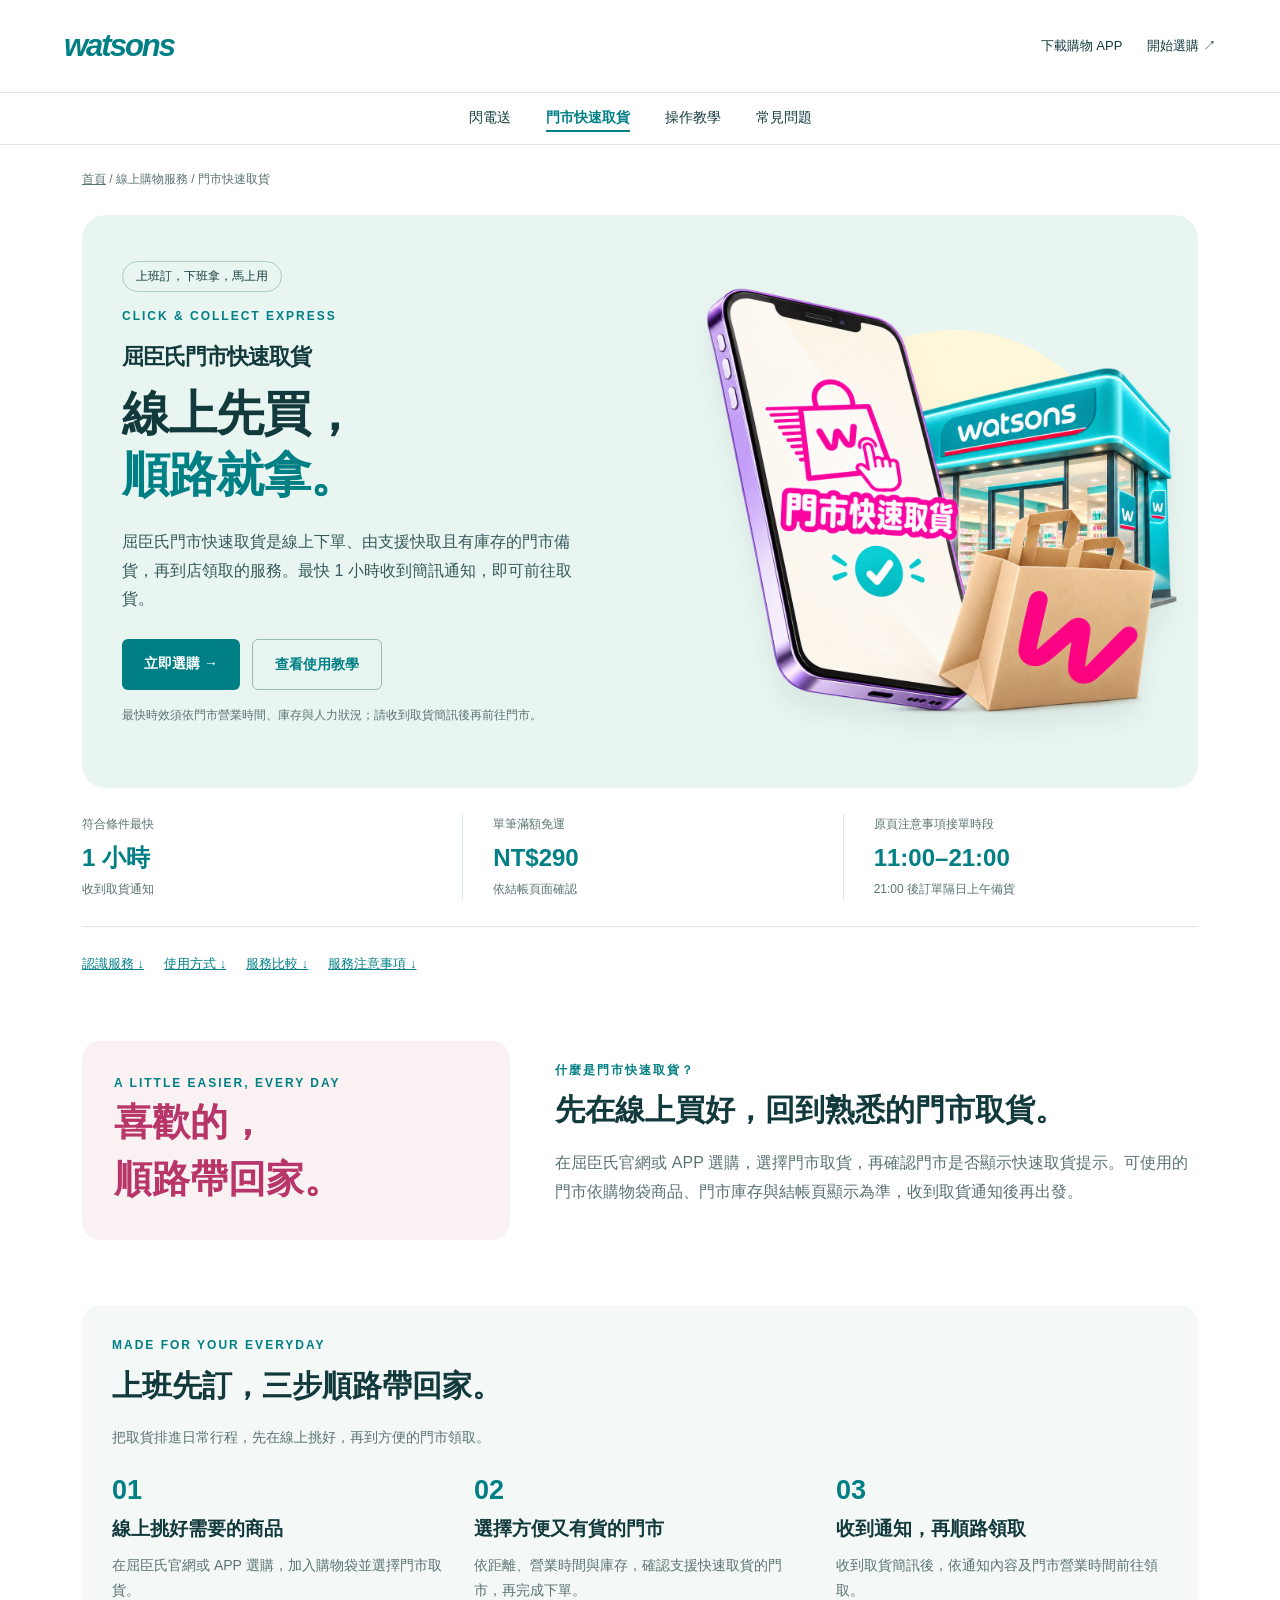
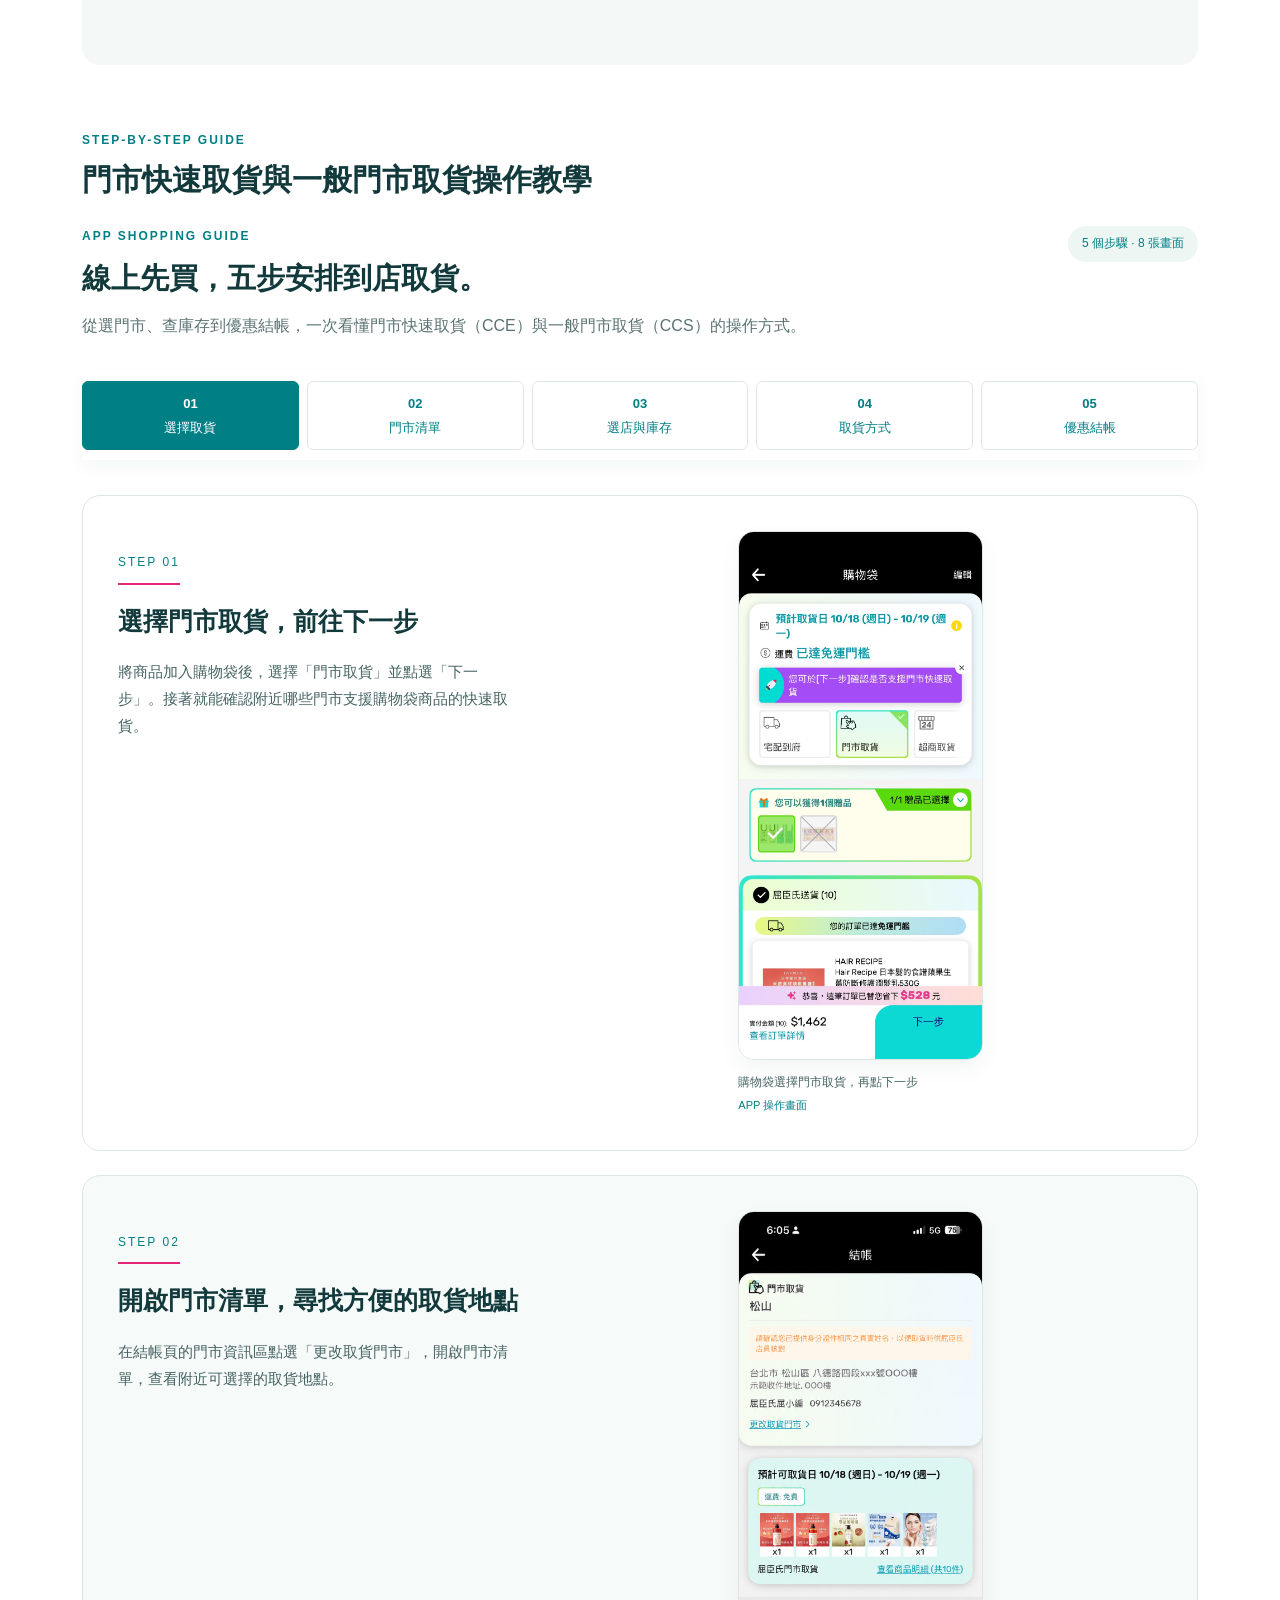
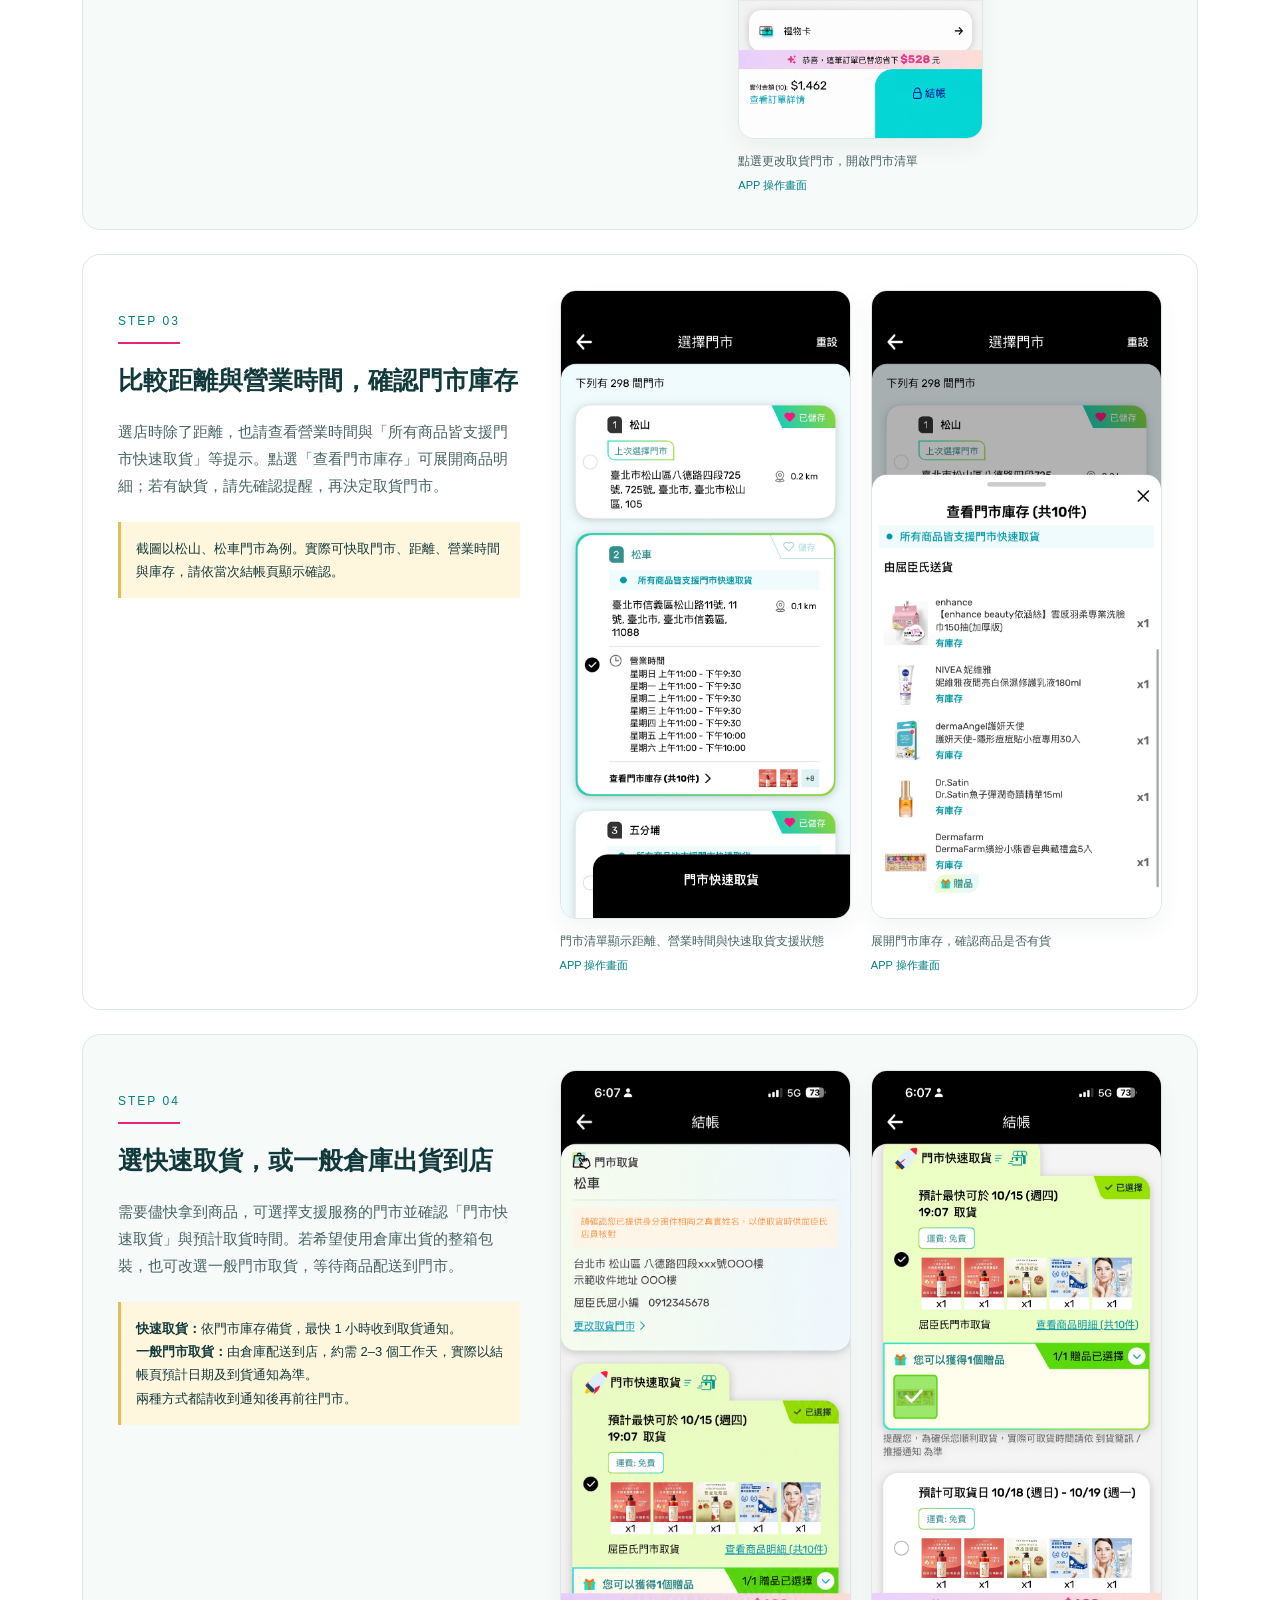
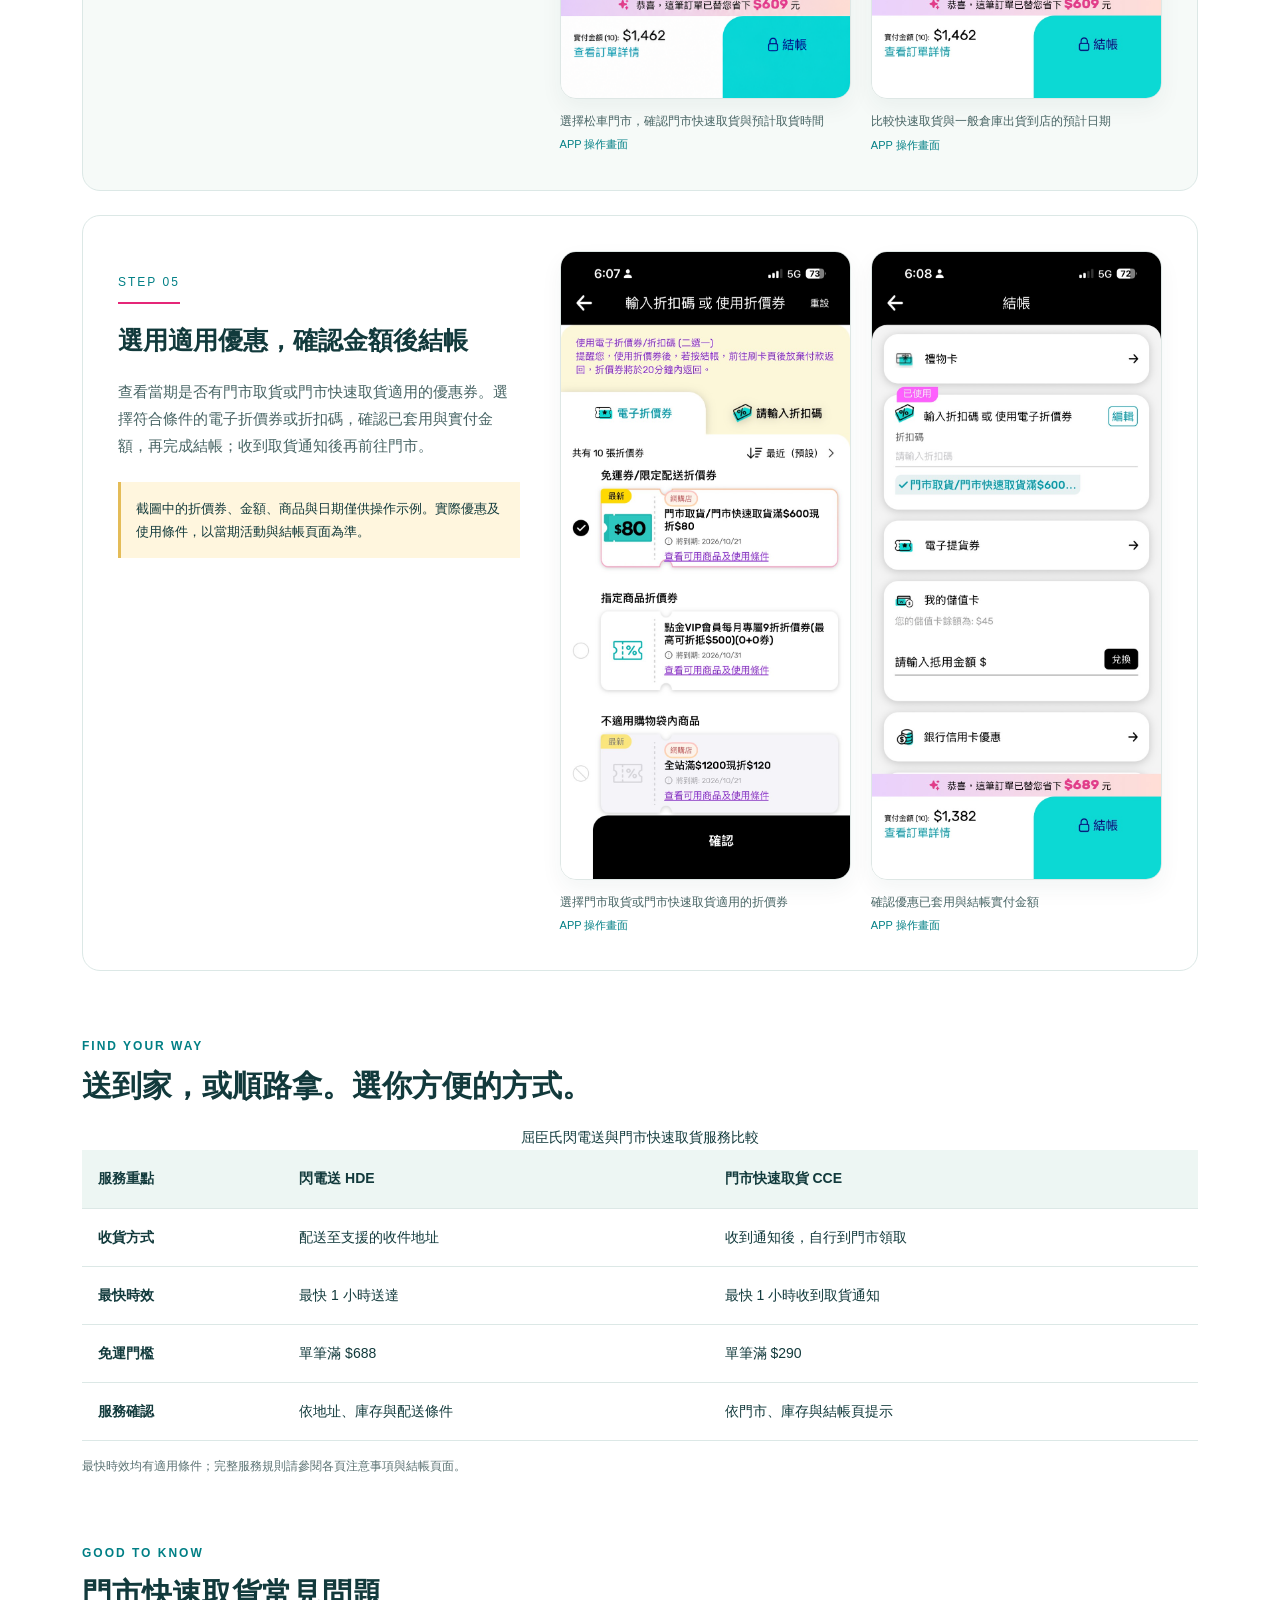
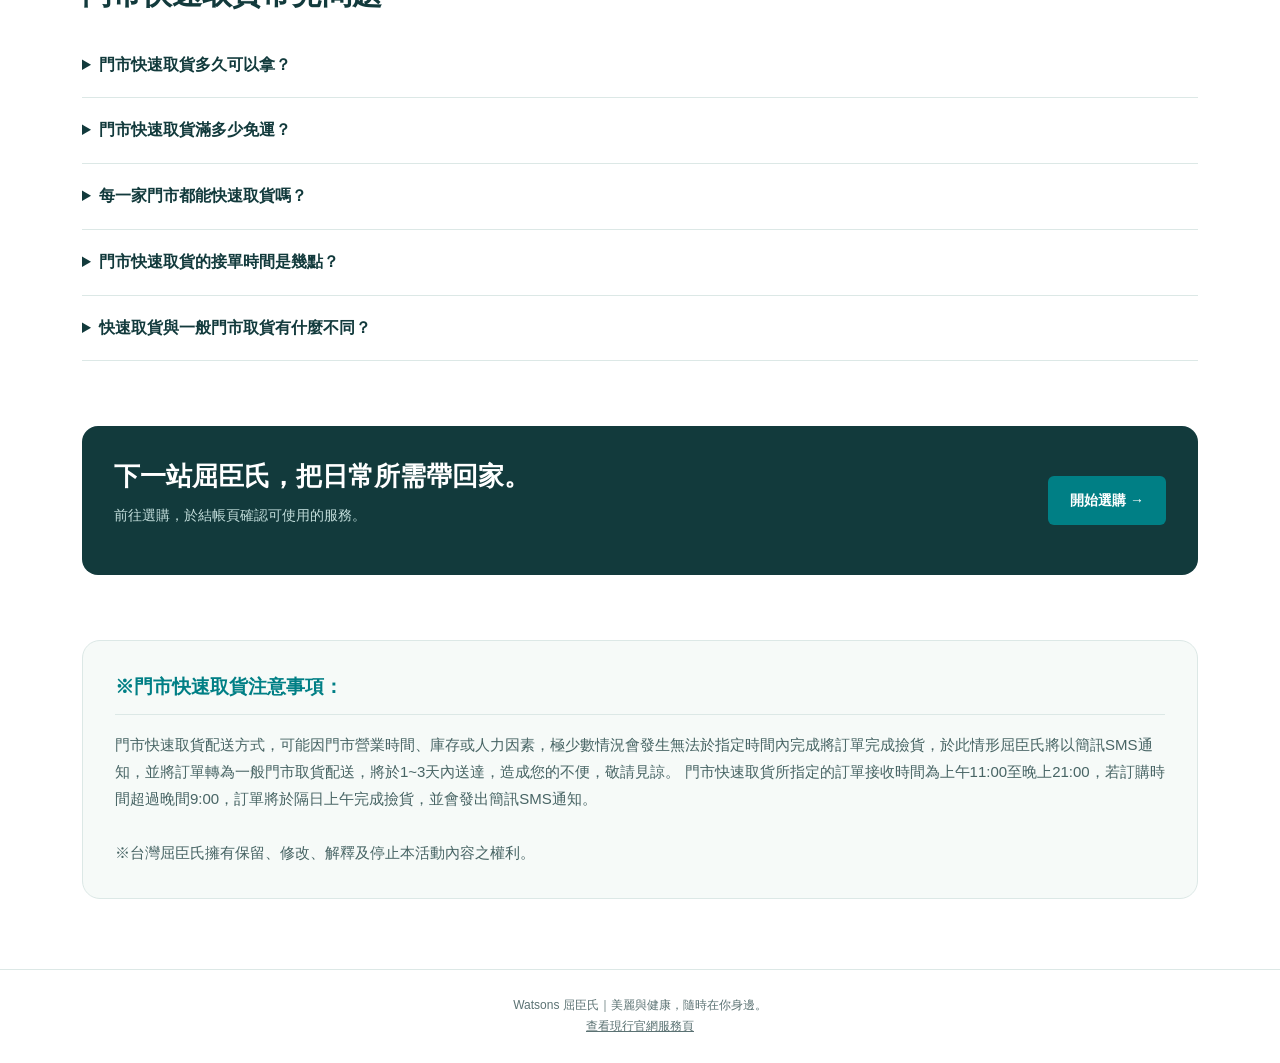
==== cce-preview.html @ f897d22a "Publish HDE and CCE introduction preview with sample recipient data" ====
<!doctype html><html lang="zh-Hant-TW"><head><meta charset="utf-8"><meta name="robots" content="noindex,nofollow"><meta name="viewport" content="width=device-width,initial-scale=1"><title>屈臣氏 門市快速取貨｜Demo 預覽</title></head><body style="margin:0"><style>
.watsons-service-page{--teal: #007f85; --ink: #123a3c; --muted: #5b7273; --line: #dce8e6; --pink: #e52678;}
.watsons-service-page *{box-sizing: border-box;}
.watsons-service-page{scroll-behavior: smooth; scroll-padding-top: 90px;}
.watsons-service-page{margin: 0px; font-family: Arial, "Microsoft JhengHei", sans-serif; color: var(--ink); background: rgb(255, 255, 255); line-height: 1.8;}
.watsons-service-page a{color: inherit;}
.watsons-service-page a:focus-visible,.watsons-service-page summary:focus-visible{outline: rgb(229, 38, 120) solid 3px; outline-offset: 5px;}
.watsons-service-page .skip{position: absolute; left: -9999px;}
.watsons-service-page .skip:focus{left: 10px; background: white; z-index: 9;}
.watsons-service-page header{border-bottom: 1px solid var(--line); padding: 18px 5%; display: flex; justify-content: space-between; align-items: center;}
.watsons-service-page .brand{font-style: italic; font-size: 31px; letter-spacing: -2px; color: var(--teal); font-weight: 800; text-decoration: none;}
.watsons-service-page .header-links{display: flex; gap: 25px; font-size: 13px;}
.watsons-service-page .header-links a{text-decoration: none;}
.watsons-service-page .service-nav{position: sticky; top: 0px; background: rgba(255, 255, 255, 0.96); backdrop-filter: blur(12px); z-index: 5; border-bottom: 1px solid var(--line); display: flex; justify-content: center; gap: 35px; padding: 12px 20px; font-size: 14px;}
.watsons-service-page .service-nav a{text-decoration: none;}
.watsons-service-page .service-nav a[aria-current="page"]{color: var(--teal); font-weight: bold; border-bottom: 2px solid var(--teal);}
.watsons-service-page main{max-width: 1180px; padding: 24px 32px 70px; margin: auto;}
.watsons-service-page .crumb{font-size: 12px; color: var(--muted); margin-bottom: 24px;}
.watsons-service-page .hero{display: grid; grid-template-columns: 1.15fr 1fr; border-radius: 24px; background: rgb(233, 245, 241); overflow: hidden; min-height: 440px;}
.watsons-service-page .hero-copy{padding: 46px 40px;}
.watsons-service-page .eyebrow{font-size: 12px; font-weight: bold; letter-spacing: 2px; color: var(--teal);}
.watsons-service-page h1{font-size: 48px; letter-spacing: -1px; line-height: 1.28; margin: 15px 0px 22px;}
.watsons-service-page h1 em{color: var(--teal); font-style: normal;}
.watsons-service-page p{margin: 0px 0px 15px;}
.watsons-service-page .hero p{font-size: 16px; max-width: 470px; color: rgb(54, 90, 91);}
.watsons-service-page .pill{display: inline-block; border: 1px solid rgb(170, 205, 197); border-radius: 30px; padding: 4px 13px; font-size: 12px; margin-bottom: 14px;}
.watsons-service-page .actions{display: flex; gap: 12px; flex-wrap: wrap; margin-top: 25px;}
.watsons-service-page .button{display: inline-block; background: var(--teal); color: white; padding: 12px 22px; text-decoration: none; border-radius: 6px; font-size: 14px; font-weight: bold;}
.watsons-service-page .button.secondary{background: transparent; color: var(--teal); border: 1px solid rgb(152, 187, 182);}
.watsons-service-page .fine{font-size: 12px !important; color: var(--muted) !important; margin-top: 15px !important;}
.watsons-service-page .art{position: relative; display: flex; align-items: center; justify-content: center; background: radial-gradient(circle at 55% 52%, rgb(255, 247, 217) 0px, rgb(255, 247, 217) 42%, transparent 42.3%); min-height: 370px;}
.watsons-service-page .bag{position: relative; background: rgb(217, 178, 138); width: 180px; height: 205px; transform: rotate(-8deg); box-shadow: rgb(189, 219, 211) 18px 22px 0px; border-radius: 5px; display: grid; place-items: center;}
.watsons-service-page .bag::before{content: ""; position: absolute; width: 75px; height: 70px; border-width: 9px 9px 0px; border-style: solid solid none; border-color: rgb(173, 132, 92) rgb(173, 132, 92) currentcolor; border-image: none; border-radius: 45px 45px 0px 0px; top: -60px; left: 44px;}
.watsons-service-page .bag::after{content: "W"; color: rgb(229, 38, 120); font-size: 100px; font-weight: bold; font-style: italic;}
.watsons-service-page .time{position: absolute; right: 23px; bottom: 55px; background: white; border-radius: 16px; box-shadow: rgba(23, 76, 59, 0.082) 0px 10px 40px; padding: 15px 25px; font-size: 13px;}
.watsons-service-page .time b{font-size: 38px; color: var(--teal); line-height: 1.2;}
.watsons-service-page .floating{position: absolute; left: 20px; top: 65px; background: var(--pink); color: white; border-radius: 30px; padding: 8px 18px; font-size: 13px; transform: rotate(-7deg);}
.watsons-service-page .store{width: 255px; height: 175px; background: white; border: 8px solid rgb(255, 255, 255); box-shadow: rgb(189, 219, 211) 15px 20px 0px; transform: rotate(-5deg); border-radius: 6px; position: relative;}
.watsons-service-page .store::before{content: "watsons"; background: var(--teal); color: white; text-align: center; display: block; font-size: 30px; font-style: italic; font-weight: bold;}
.watsons-service-page .store::after{content: ""; display: block; width: 100%; height: 110px; background: linear-gradient(90deg, rgb(223, 239, 238) 0px, rgb(223, 239, 238) 32%, rgb(255, 255, 255) 32%, rgb(255, 255, 255) 36%, rgb(184, 218, 213) 36%, rgb(184, 218, 213) 64%, rgb(255, 255, 255) 64%, rgb(255, 255, 255) 68%, rgb(223, 239, 238) 68%); border: 8px solid rgb(255, 255, 255);}
.watsons-service-page .facts{display: grid; grid-template-columns: repeat(3, 1fr); padding: 26px 0px; border-bottom: 1px solid var(--line); gap: 25px;}
.watsons-service-page .facts div + div{border-left: 1px solid var(--line); padding-left: 30px;}
.watsons-service-page .facts small{display: block; color: var(--muted); font-size: 12px;}
.watsons-service-page .facts strong{font-size: 24px; color: var(--teal);}
.watsons-service-page section{margin-top: 65px;}
.watsons-service-page h2{font-size: 30px; line-height: 1.4; margin: 8px 0px 18px;}
.watsons-service-page h3{font-size: 19px; line-height: 1.5; margin: 0px 0px 10px;}
.watsons-service-page .lead{max-width: 760px; color: var(--muted);}
.watsons-service-page .story{display: grid; grid-template-columns: 0.8fr 1.2fr; gap: 45px; align-items: center;}
.watsons-service-page .story-panel{background: rgb(250, 241, 243); border-radius: 18px; padding: 32px;}
.watsons-service-page .story-panel .big{font-size: 38px; font-weight: bold; line-height: 1.5; color: rgb(183, 53, 104);}
.watsons-service-page .scenario{display: grid; grid-template-columns: repeat(3, 1fr); gap: 25px; margin-top: 25px;}
.watsons-service-page .scenario article{border-top: 2px solid rgb(168, 207, 197); padding-top: 20px;}
.watsons-service-page .scenario span{font-size: 12px; color: var(--teal); letter-spacing: 2px;}
.watsons-service-page .scenario p{font-size: 14px; color: var(--muted);}
.watsons-service-page .how{background: rgb(244, 249, 247); padding: 30px; border-radius: 18px;}
.watsons-service-page .how ol{display: grid; grid-template-columns: repeat(3, 1fr); gap: 30px; padding: 0px; list-style: none; counter-reset: steps 0;}
.watsons-service-page .how li{counter-increment: steps 1;}
.watsons-service-page .how li::before{content: "0" counter(steps); display: block; color: var(--teal); font-size: 27px; font-weight: bold;}
.watsons-service-page .how p{font-size: 14px; color: var(--muted);}
.watsons-service-page .guide-image{display: block; width: 100%; height: auto; max-width: 850px; margin: 25px auto; border-radius: 12px;}
.watsons-service-page .guide-frame{border: 1px solid var(--line); border-radius: 18px; padding: 20px;}
.watsons-service-page .steps .title{font-size: 22px; font-weight: bold; margin-bottom: 18px;}
.watsons-service-page .steps-img{width: 100%; height: auto;}
.watsons-service-page .steps-textbox{display: grid; grid-template-columns: repeat(3, 1fr); gap: 20px; text-align: center; font-size: 14px; margin: 18px 0px;}
.watsons-service-page .steps + .steps{margin-top: 40px;}
.watsons-service-page .compare{overflow-x: auto;}
.watsons-service-page table{width: 100%; border-collapse: collapse; font-size: 14px; min-width: 520px;}
.watsons-service-page th,.watsons-service-page td{text-align: left; padding: 16px; border-bottom: 1px solid var(--line); vertical-align: top;}
.watsons-service-page thead{background: rgb(237, 246, 243);}
.watsons-service-page td:first-child{font-weight: bold;}
.watsons-service-page details{border-bottom: 1px solid var(--line); padding: 18px 0px;}
.watsons-service-page summary{cursor: pointer; font-weight: bold; font-size: 16px;}
.watsons-service-page details p{color: var(--muted); margin: 13px 0px 0px; font-size: 14px;}
.watsons-service-page .cta{background: var(--ink); color: white; padding: 32px; border-radius: 16px; display: flex; align-items: center; justify-content: space-between; gap: 25px;}
.watsons-service-page .cta h2{font-size: 26px; margin: 0px 0px 8px;}
.watsons-service-page .cta p{font-size: 14px; color: rgb(193, 220, 218);}
.watsons-service-page .TCbox{box-sizing: border-box; max-width: 1280px; margin: 0px auto; width: 100%; padding: 50px; background-color: rgb(0, 125, 149); color: rgb(255, 255, 255); text-align: left; font-size: 18px;}
.watsons-service-page .terms{color: rgb(112, 112, 112); padding: 20px 10px 10px; font-size: 1.2rem;}
.watsons-service-page .terms .title{color: rgb(0, 0, 0); font-size: 1.4rem; font-weight: bold;}
.watsons-service-page footer{border-top: 1px solid var(--line); padding: 25px; text-align: center; color: var(--muted); font-size: 12px;}
.watsons-service-page .section-nav{display: flex; gap: 20px; flex-wrap: wrap; margin: 25px 0px; font-size: 13px; color: var(--teal);}
@media (max-width: 760px) {.watsons-service-page main{padding: 18px 20px 45px;}
.watsons-service-page .header-links a:first-child{display: none;}
.watsons-service-page .hero{grid-template-columns: 1fr;}
.watsons-service-page .hero-copy{padding: 30px 25px;}
.watsons-service-page h1{font-size: 37px;}
.watsons-service-page .art{min-height: 290px;}
.watsons-service-page .bag{width: 145px; height: 160px;}
.watsons-service-page .bag::before{left: 32px; width: 65px;}
.watsons-service-page .time{bottom: 20px; right: 25px;}
.watsons-service-page .floating{top: 30px;}
.watsons-service-page .facts{gap: 12px;}
.watsons-service-page .facts strong{font-size: 18px;}
.watsons-service-page .facts div + div{padding-left: 13px;}
.watsons-service-page .facts small{font-size: 11px;}
.watsons-service-page .story{grid-template-columns: 1fr; gap: 22px;}
.watsons-service-page section{margin-top: 45px;}
.watsons-service-page h2{font-size: 25px;}
.watsons-service-page .scenario{grid-template-columns: 1fr; gap: 12px;}
.watsons-service-page .how{padding: 22px;}
.watsons-service-page .how ol{grid-template-columns: 1fr; gap: 15px;}
.watsons-service-page .cta{display: block;}
.watsons-service-page .cta .button{margin-top: 15px;}
.watsons-service-page .service-nav{gap: 20px; font-size: 13px;}
.watsons-service-page .TCbox{font-size: 15px; padding: 30px;}
.watsons-service-page .terms{font-size: 1rem;}
.watsons-service-page .terms .title{font-size: 1.2rem;}
.watsons-service-page .steps-textbox{gap: 8px; font-size: 12px;}
.watsons-service-page .guide-frame{padding: 12px;}}
@media (prefers-reduced-motion: reduce) {.watsons-service-page{scroll-behavior: auto;}}
.watsons-service-page .delivery-story{display: grid; grid-template-columns: 1fr 1fr; gap: 35px; align-items: center; background: rgb(248, 242, 245); border-radius: 18px; padding: 30px; margin: 25px 0px 40px;}
.watsons-service-page .delivery-photo{position: relative; aspect-ratio: 636 / 302; overflow: hidden; border-radius: 10px; background: rgb(234, 242, 239);}
.watsons-service-page .delivery-photo img{position: absolute; width: 126.101%; max-width: none; height: auto; left: -14.937%; top: -80.795%;}
.watsons-service-page .delivery-copy h3{font-size: 26px; margin: 10px 0px 18px;}
.watsons-service-page .delivery-copy p{font-size: 15px;}
.watsons-service-page .delivery-copy a{color: var(--teal);}
.watsons-service-page .app-guide-heading{font-size: 24px;}
.watsons-service-page .app-guide-crop{max-width: 850px; margin: 25px auto; overflow: hidden; border-radius: 12px;}
.watsons-service-page .app-guide-crop img{display: block; width: 100%; height: auto; margin-top: -128.125%;}
@media (max-width: 760px) {.watsons-service-page .delivery-story{grid-template-columns: 1fr; padding: 20px; gap: 25px;}
.watsons-service-page .delivery-copy h3{font-size: 23px;}}
.watsons-service-page .hde-hero-art{padding: 24px 12px; background: radial-gradient(circle at 53% 50%, rgb(255, 247, 217) 0px, rgb(255, 247, 217) 43%, transparent 43.3%);}
.watsons-service-page .hde-hero-visual{display: block; width: 100%; max-width: 520px; height: auto; object-fit: contain; filter: drop-shadow(rgba(23, 76, 59, 0.08) 0px 18px 14px);}
@media (max-width: 760px) {.watsons-service-page .hde-hero-art{padding: 10px 25px 25px; min-height: 280px;}
.watsons-service-page .hde-hero-visual{max-width: 350px;}}
.watsons-service-page .delivery-story{grid-template-columns: 1.1fr 1fr; gap: 32px; padding: 28px;}
.watsons-service-page .delivery-photo-original{aspect-ratio: 3 / 2; overflow: hidden; border-radius: 12px;}
.watsons-service-page .delivery-photo-original img{position: static; display: block; width: 100%; max-width: 100%; height: auto; object-fit: contain;}
.watsons-service-page .delivery-copy h3{font-size: 25px;}
@media (max-width: 760px) {.watsons-service-page .delivery-story{grid-template-columns: 1fr; padding: 20px; gap: 24px;}
.watsons-service-page .delivery-photo-original{width: 100%;}
.watsons-service-page .delivery-copy h3{font-size: 23px;}}
.watsons-service-page .hde-walkthrough{margin-top: 42px;}
.watsons-service-page .walkthrough-heading{display: flex; gap: 20px; justify-content: space-between; align-items: flex-start;}
.watsons-service-page .walkthrough-heading h3{font-size: 29px; margin: 9px 0px 12px;}
.watsons-service-page .walkthrough-count{white-space: nowrap; font-size: 12px; color: var(--teal); background: rgb(237, 246, 243); border-radius: 25px; padding: 7px 14px;}
.watsons-service-page .walkthrough-nav{display: grid; grid-template-columns: repeat(6, 1fr); gap: 8px; margin: 25px 0px 35px;}
.watsons-service-page .walkthrough-nav a{font-size: 13px; text-decoration: none; border: 1px solid var(--line); padding: 10px; text-align: center; border-radius: 6px; color: var(--teal);}
.watsons-service-page .walkthrough-nav a:hover{background: rgb(237, 246, 243);}
.watsons-service-page .walkthrough-nav b{display: block;}
.watsons-service-page .walkthrough-list{list-style: none; padding: 0px; margin: 0px;}
.watsons-service-page .walkthrough-step{display: grid; grid-template-columns: 0.8fr 1.2fr; gap: 40px; padding: 35px; border: 1px solid var(--line); border-radius: 18px; margin-bottom: 24px; scroll-margin-top: 90px;}
.watsons-service-page .walkthrough-step:nth-child(2n){background: rgb(246, 250, 248);}
.watsons-service-page .walkthrough-copy{padding-top: 16px;}
.watsons-service-page .walkthrough-number{display: inline-block; font-size: 12px; letter-spacing: 2px; color: var(--teal); border-bottom: 2px solid rgb(229, 38, 120); padding-bottom: 9px;}
.watsons-service-page .walkthrough-copy h4{font-size: 25px; line-height: 1.5; margin: 18px 0px;}
.watsons-service-page .walkthrough-copy p{font-size: 15px; color: rgb(71, 100, 100);}
.watsons-service-page .walkthrough-note{font-size: 13px; line-height: 1.8; background: rgb(255, 246, 222); padding: 15px; border-left: 3px solid rgb(228, 188, 88); margin-top: 23px;}
.watsons-service-page .walkthrough-shots{display: grid; grid-template-columns: repeat(2, minmax(0px, 1fr)); gap: 20px; align-items: start;}
.watsons-service-page .walkthrough-shots.single{grid-template-columns: minmax(0px, 245px); justify-content: center;}
.watsons-service-page .walkthrough-shots figure{margin: 0px; min-width: 0px;}
.watsons-service-page .walkthrough-shots img{display: block; width: 100%; height: auto; border-radius: 16px; border: 1px solid rgb(222, 231, 229); box-shadow: rgba(18, 58, 60, 0.05) 0px 9px 22px;}
.watsons-service-page .walkthrough-shots a{display: block; border-radius: 16px;}
.watsons-service-page .walkthrough-shots figcaption{font-size: 12px; color: rgb(71, 100, 100); margin-top: 12px; line-height: 1.7;}
.watsons-service-page .walkthrough-shots figcaption span{display: block; color: var(--teal); font-size: 11px; margin-top: 4px;}
@media (max-width: 760px) {.watsons-service-page .walkthrough-heading{display: block;}
.watsons-service-page .walkthrough-heading h3{font-size: 25px;}
.watsons-service-page .walkthrough-count{display: inline-block; margin-top: 10px;}
.watsons-service-page .walkthrough-nav{grid-template-columns: repeat(3, 1fr); gap: 7px;}
.watsons-service-page .walkthrough-step{grid-template-columns: 1fr; padding: 22px; gap: 20px;}
.watsons-service-page .walkthrough-copy{padding: 0px;}
.watsons-service-page .walkthrough-copy h4{font-size: 23px; margin: 14px 0px;}
.watsons-service-page .walkthrough-shots{gap: 12px;}
.watsons-service-page .walkthrough-shots.single{grid-template-columns: minmax(0px, 250px);}
.watsons-service-page .walkthrough-shots img{border-radius: 10px;}}
.watsons-service-page .cce-walkthrough{margin-top: 25px;}
.watsons-service-page .cce-walkthrough .walkthrough-nav{grid-template-columns: repeat(5, 1fr);}
@media (max-width: 760px) {.watsons-service-page .cce-walkthrough .walkthrough-nav{grid-template-columns: repeat(3, 1fr);}}
.watsons-service-page{--service-nav-height: 50px; --step-nav-height: 86px;}
.watsons-service-page .walkthrough-nav{position: sticky; top: var(--service-nav-height); z-index: 4; background: rgba(255, 255, 255, 0.98); backdrop-filter: blur(12px); padding: 10px 0px; margin-top: 15px; box-shadow: rgba(18, 58, 60, 0.04) 0px 8px 16px;}
.watsons-service-page .walkthrough-nav a{background: rgb(255, 255, 255); transition: background 0.15s, color 0.15s, border-color 0.15s;}
.watsons-service-page .walkthrough-nav a[aria-current="step"]{background: var(--teal); border-color: var(--teal); color: rgb(255, 255, 255);}
.watsons-service-page .walkthrough-step{scroll-margin-top: calc(var(--service-nav-height) + var(--step-nav-height) + 16px);}
@media (max-width: 760px) {.watsons-service-page .walkthrough-nav,.watsons-service-page .cce-walkthrough .walkthrough-nav{display: flex; flex-wrap: nowrap; gap: 7px; overflow-x: auto; overscroll-behavior-inline: contain; padding: 8px 0px; scrollbar-width: thin;}
.watsons-service-page .walkthrough-nav a{flex: 0 0 100px; white-space: nowrap; padding: 8px 10px; font-size: 12px;}
.watsons-service-page .walkthrough-nav b{font-size: 11px;}}
.watsons-service-page{scroll-padding-top: var(--service-nav-height);}
.watsons-service-page .walkthrough-step{scroll-margin-top: calc(var(--step-nav-height) + 16px);}
@media (prefers-reduced-motion: reduce) {.watsons-service-page .walkthrough-nav a{transition: none;}}
.watsons-service-page #terms .TCbox,.watsons-service-page #terms .terms{font-family: inherit; font-size: 15px; line-height: 1.8; letter-spacing: normal;}
.watsons-service-page #terms .TCbox *,.watsons-service-page #terms .terms *{font-family: inherit !important; line-height: inherit !important;}
.watsons-service-page #terms .terms .title{font-size: 19px; font-weight: 700; margin-bottom: 12px; line-height: 1.5 !important;}
.watsons-service-page #terms .TCbox strong,.watsons-service-page #terms .TCbox span[style*="font-weight"]{font-size: 19px; font-weight: 700;}
@media (max-width: 760px) {.watsons-service-page #terms .TCbox,.watsons-service-page #terms .terms{font-size: 14px;}
.watsons-service-page #terms .terms .title,.watsons-service-page #terms .TCbox strong,.watsons-service-page #terms .TCbox span[style*="font-weight"]{font-size: 18px;}}
.watsons-service-page #terms .TCbox,.watsons-service-page #terms .terms{width: 100%; max-width: none; background: rgb(246, 250, 248); color: rgb(71, 100, 100); border: 1px solid var(--line); border-radius: 18px; padding: 32px; box-sizing: border-box;}
.watsons-service-page #terms .TCbox span[style],.watsons-service-page #terms .TCbox strong,.watsons-service-page #terms .terms .title{background: transparent !important; color: var(--teal) !important; font-family: inherit !important;}
.watsons-service-page #terms .TCbox span[style]{display: inline-block; padding: 0px 0px 8px; border-bottom: 2px solid rgb(168, 207, 197); margin-bottom: 8px;}
.watsons-service-page #terms .terms .title{display: block; padding-bottom: 12px; border-bottom: 1px solid var(--line); margin-bottom: 16px;}
.watsons-service-page #terms .TCbox a,.watsons-service-page #terms .terms a{color: var(--teal);}
@media (max-width: 760px) {.watsons-service-page #terms .TCbox,.watsons-service-page #terms .terms{padding: 22px; border-radius: 14px;}}
.watsons-service-page{font-family:Arial,"Microsoft JhengHei",sans-serif;color:#123a3c;background:white;line-height:1.8;font-size:16px;isolation:isolate}.watsons-service-page *{box-sizing:border-box}.watsons-service-page .walkthrough-step{scroll-margin-top:calc(var(--service-nav-height,52px) + var(--step-nav-height,90px) + 16px)}
</style>
<div id="watsons-service-page" class="watsons-service-page"><a class="skip" href="#main">跳至主要內容</a><header><a class="brand" href="https://www.watsons.com.tw/" aria-label="屈臣氏首頁">watsons</a><div class="header-links"><a href="https://www.watsons.com.tw/ec-mCommerce">下載購物 APP</a><a href="https://www.watsons.com.tw/c/bestSeller">開始選購 ↗</a></div></header><nav class="service-nav" aria-label="服務導覽"><a href="hde-preview.html" >閃電送</a><a href="cce-preview.html" aria-current="page">門市快速取貨</a><a href="#guide">操作教學</a><a href="#faq">常見問題</a></nav><main id="main"><div class="crumb"><a href="https://www.watsons.com.tw/">首頁</a> / 線上購物服務 / 門市快速取貨</div><div class="hero"><div class="hero-copy"><span class="pill">上班訂，下班拿，馬上用</span><div class="eyebrow">CLICK & COLLECT EXPRESS</div><h1><span style="font-size:.46em;display:block;margin-bottom:12px">屈臣氏門市快速取貨</span>線上先買，<br><em>順路就拿。</em></h1><p>屈臣氏門市快速取貨是線上下單、由支援快取且有庫存的門市備貨，再到店領取的服務。最快 1 小時收到簡訊通知，即可前往取貨。</p><div class="actions"><a class="button" href="https://www.watsons.com.tw/c/bestSeller">立即選購 →</a><a class="button secondary" href="#guide">查看使用教學</a></div><p class="fine">最快時效須依門市營業時間、庫存與人力狀況；請收到取貨簡訊後再前往門市。</p></div><div class="art hde-hero-art cce-hero-art"><img class="hde-hero-visual" src="upload-images/cce-phone-store-v1.png" alt="手機上的門市快速取貨標誌，搭配屈臣氏門市與 Watsons 紙袋" width="1280" height="1280" fetchpriority="high"></div></div><div class="facts" aria-label="服務重點"><div><small>符合條件最快</small><strong>1 小時</strong><small>收到取貨通知</small></div><div><small>單筆滿額免運</small><strong>NT$290</strong><small>依結帳頁面確認</small></div><div><small>原頁注意事項接單時段</small><strong>11:00–21:00</strong><small>21:00 後訂單隔日上午備貨</small></div></div><div class="section-nav"><a href="#about">認識服務 ↓</a><a href="#how">使用方式 ↓</a><a href="#compare">服務比較 ↓</a><a href="#terms">服務注意事項 ↓</a></div><section id="about" class="story"><div class="story-panel"><div class="eyebrow">A LITTLE EASIER, EVERY DAY</div><div class="big">喜歡的，<br>順路帶回家。</div></div><div><div class="eyebrow">什麼是門市快速取貨？</div><h2>先在線上買好，回到熟悉的門市取貨。</h2><p class="lead">在屈臣氏官網或 APP 選購，選擇門市取貨，再確認門市是否顯示快速取貨提示。可使用的門市依購物袋商品、門市庫存與結帳頁顯示為準，收到取貨通知後再出發。</p></div></section><section id="how" class="how"><div class="eyebrow">MADE FOR YOUR EVERYDAY</div><h2>上班先訂，三步順路帶回家。</h2><p class="lead">把取貨排進日常行程，先在線上挑好，再到方便的門市領取。</p><ol><li><h3>線上挑好需要的商品</h3><p>在屈臣氏官網或 APP 選購，加入購物袋並選擇門市取貨。</p></li><li><h3>選擇方便又有貨的門市</h3><p>依距離、營業時間與庫存，確認支援快速取貨的門市，再完成下單。</p></li><li><h3>收到通知，再順路領取</h3><p>收到取貨簡訊後，依通知內容及門市營業時間前往領取。</p></li></ol></section><section id="guide"><div class="eyebrow">STEP-BY-STEP GUIDE</div><h2>門市快速取貨與一般門市取貨操作教學</h2><div class="hde-walkthrough cce-walkthrough"><div class="walkthrough-heading"><div><div class="eyebrow">APP SHOPPING GUIDE</div><h3>線上先買，五步安排到店取貨。</h3><p class="lead">從選門市、查庫存到優惠結帳，一次看懂門市快速取貨（CCE）與一般門市取貨（CCS）的操作方式。</p></div><span class="walkthrough-count">5 個步驟 · 8 張畫面</span></div><nav class="walkthrough-nav" aria-label="門市取貨 APP 教學步驟"><a href="#cce-app-step-1"><b>01</b> 選擇取貨</a><a href="#cce-app-step-2"><b>02</b> 門市清單</a><a href="#cce-app-step-3"><b>03</b> 選店與庫存</a><a href="#cce-app-step-4"><b>04</b> 取貨方式</a><a href="#cce-app-step-5"><b>05</b> 優惠結帳</a></nav><ol class="walkthrough-list"><li id="cce-app-step-1" class="walkthrough-step"><div class="walkthrough-copy"><span class="walkthrough-number">STEP 01</span><h4>選擇門市取貨，前往下一步</h4><p>將商品加入購物袋後，選擇「門市取貨」並點選「下一步」。接著就能確認附近哪些門市支援購物袋商品的快速取貨。</p></div><div class="walkthrough-shots single"><figure><a aria-label="購物袋選擇門市取貨，再點下一步"><img src="upload-images/cce-step-1.jpg" alt="屈臣氏 APP 門市取貨操作：購物袋選擇門市取貨，再點下一步" width="869" height="1884" loading="lazy"></a><figcaption>購物袋選擇門市取貨，再點下一步<span>APP 操作畫面</span></figcaption></figure></div></li><li id="cce-app-step-2" class="walkthrough-step"><div class="walkthrough-copy"><span class="walkthrough-number">STEP 02</span><h4>開啟門市清單，尋找方便的取貨地點</h4><p>在結帳頁的門市資訊區點選「更改取貨門市」，開啟門市清單，查看附近可選擇的取貨地點。</p></div><div class="walkthrough-shots single"><figure><a aria-label="點選更改取貨門市，開啟門市清單"><img src="upload-images/cce-step-2.png" alt="屈臣氏 APP 門市取貨操作：點選更改取貨門市，開啟門市清單" width="869" height="1884" loading="lazy"></a><figcaption>點選更改取貨門市，開啟門市清單<span>APP 操作畫面</span></figcaption></figure></div></li><li id="cce-app-step-3" class="walkthrough-step"><div class="walkthrough-copy"><span class="walkthrough-number">STEP 03</span><h4>比較距離與營業時間，確認門市庫存</h4><p>選店時除了距離，也請查看營業時間與「所有商品皆支援門市快速取貨」等提示。點選「查看門市庫存」可展開商品明細；若有缺貨，請先確認提醒，再決定取貨門市。</p><div class="walkthrough-note">截圖以松山、松車門市為例。實際可快取門市、距離、營業時間與庫存，請依當次結帳頁顯示確認。</div></div><div class="walkthrough-shots "><figure><a aria-label="門市清單顯示距離、營業時間與快速取貨支援狀態"><img src="upload-images/cce-step-3.jpg" alt="屈臣氏 APP 門市取貨操作：門市清單顯示距離、營業時間與快速取貨支援狀態" width="869" height="1884" loading="lazy"></a><figcaption>門市清單顯示距離、營業時間與快速取貨支援狀態<span>APP 操作畫面</span></figcaption></figure><figure><a aria-label="展開門市庫存，確認商品是否有貨"><img src="upload-images/cce-step-4.jpg" alt="屈臣氏 APP 門市取貨操作：展開門市庫存，確認商品是否有貨" width="869" height="1884" loading="lazy"></a><figcaption>展開門市庫存，確認商品是否有貨<span>APP 操作畫面</span></figcaption></figure></div></li><li id="cce-app-step-4" class="walkthrough-step"><div class="walkthrough-copy"><span class="walkthrough-number">STEP 04</span><h4>選快速取貨，或一般倉庫出貨到店</h4><p>需要儘快拿到商品，可選擇支援服務的門市並確認「門市快速取貨」與預計取貨時間。若希望使用倉庫出貨的整箱包裝，也可改選一般門市取貨，等待商品配送到門市。</p><div class="walkthrough-note"><strong>快速取貨：</strong>依門市庫存備貨，最快 1 小時收到取貨通知。<br><strong>一般門市取貨：</strong>由倉庫配送到店，約需 2–3 個工作天，實際以結帳頁預計日期及到貨通知為準。<br>兩種方式都請收到通知後再前往門市。</div></div><div class="walkthrough-shots "><figure><a aria-label="選擇松車門市，確認門市快速取貨與預計取貨時間"><img src="upload-images/cce-step-5.png" alt="屈臣氏 APP 門市取貨操作：選擇松車門市，確認門市快速取貨與預計取貨時間" width="869" height="1884" loading="lazy"></a><figcaption>選擇松車門市，確認門市快速取貨與預計取貨時間<span>APP 操作畫面</span></figcaption></figure><figure><a aria-label="比較快速取貨與一般倉庫出貨到店的預計日期"><img src="upload-images/cce-step-6.jpg" alt="屈臣氏 APP 門市取貨操作：比較快速取貨與一般倉庫出貨到店的預計日期" width="869" height="1884" loading="lazy"></a><figcaption>比較快速取貨與一般倉庫出貨到店的預計日期<span>APP 操作畫面</span></figcaption></figure></div></li><li id="cce-app-step-5" class="walkthrough-step"><div class="walkthrough-copy"><span class="walkthrough-number">STEP 05</span><h4>選用適用優惠，確認金額後結帳</h4><p>查看當期是否有門市取貨或門市快速取貨適用的優惠券。選擇符合條件的電子折價券或折扣碼，確認已套用與實付金額，再完成結帳；收到取貨通知後再前往門市。</p><div class="walkthrough-note">截圖中的折價券、金額、商品與日期僅供操作示例。實際優惠及使用條件，以當期活動與結帳頁面為準。</div></div><div class="walkthrough-shots "><figure><a aria-label="選擇門市取貨或門市快速取貨適用的折價券"><img src="upload-images/cce-step-7.jpg" alt="屈臣氏 APP 門市取貨操作：選擇門市取貨或門市快速取貨適用的折價券" width="869" height="1884" loading="lazy"></a><figcaption>選擇門市取貨或門市快速取貨適用的折價券<span>APP 操作畫面</span></figcaption></figure><figure><a aria-label="確認優惠已套用與結帳實付金額"><img src="upload-images/cce-step-8.jpg" alt="屈臣氏 APP 門市取貨操作：確認優惠已套用與結帳實付金額" width="869" height="1884" loading="lazy"></a><figcaption>確認優惠已套用與結帳實付金額<span>APP 操作畫面</span></figcaption></figure></div></li></ol></div></section><section id="compare"><div class="eyebrow">FIND YOUR WAY</div><h2>送到家，或順路拿。選你方便的方式。</h2><div class="compare"><table><caption>屈臣氏閃電送與門市快速取貨服務比較</caption><thead><tr><th scope="col">服務重點</th><th scope="col">閃電送 HDE</th><th scope="col">門市快速取貨 CCE</th></tr></thead><tbody><tr><th scope="row">收貨方式</th><td>配送至支援的收件地址</td><td>收到通知後，自行到門市領取</td></tr><tr><th scope="row">最快時效</th><td>最快 1 小時送達</td><td>最快 1 小時收到取貨通知</td></tr><tr><th scope="row">免運門檻</th><td>單筆滿 $688</td><td>單筆滿 $290</td></tr><tr><th scope="row">服務確認</th><td>依地址、庫存與配送條件</td><td>依門市、庫存與結帳頁提示</td></tr></tbody></table></div><p class="fine">最快時效均有適用條件；完整服務規則請參閱各頁注意事項與結帳頁面。</p></section><section id="faq"><div class="eyebrow">GOOD TO KNOW</div><h2>門市快速取貨常見問題</h2><details><summary>門市快速取貨多久可以拿？</summary><p>支援快速取貨的門市最快 1 小時完成備貨並發送簡訊。請收到取貨通知後再前往；實際狀況依門市營業時間、庫存及人力而定。</p></details><details><summary>門市快速取貨滿多少免運？</summary><p>依官網物流資訊，門市快速取貨滿 $290 免運。實際金額與可使用服務請於結帳頁確認。</p></details><details><summary>每一家門市都能快速取貨嗎？</summary><p>實際可快速取貨的門市以結帳頁面為準。選擇門市時，請確認是否顯示橘色的快速取貨文字說明及符號。</p></details><details><summary>門市快速取貨的接單時間是幾點？</summary><p>本頁原有注意事項載明接單時間為上午 11:00 至晚上 21:00。超過晚間 21:00 的訂單，將於隔日上午完成撿貨並發送簡訊通知。</p></details><details><summary>快速取貨與一般門市取貨有什麼不同？</summary><p>快速取貨依門市可用庫存備貨，最快 1 小時收到取貨通知；一般門市取貨由倉庫配送到店，約需 2–3 個工作天，實際以結帳頁預計日期及到貨通知為準。若快取無法完成，原有注意事項載明會以簡訊通知，轉為一般門市取貨，約 1–3 天送達。</p></details></section><section class="cta"><div><h2>下一站屈臣氏，把日常所需帶回家。</h2><p>前往選購，於結帳頁確認可使用的服務。</p></div><a class="button" href="https://www.watsons.com.tw/c/bestSeller">開始選購 →</a></section><section id="terms" aria-label="原有服務條款與注意事項"><div class="terms"><div class="title">※門市快速取貨注意事項：</div>門市快速取貨配送方式，可能因門市營業時間、庫存或人力因素，極少數情況會發生無法於指定時間內完成將訂單完成撿貨，於此情形屈臣氏將以簡訊SMS通知，並將訂單轉為一般門市取貨配送，將於1~3天內送達，造成您的不便，敬請見諒。 門市快速取貨所指定的訂單接收時間為上午11:00至晚上21:00，若訂購時間超過晚間9:00，訂單將於隔日上午完成撿貨，並會發出簡訊SMS通知。<br><br>※台灣屈臣氏擁有保留、修改、解釋及停止本活動內容之權利。</div></section></main><footer>Watsons 屈臣氏｜美麗與健康，隨時在你身邊。<br><a href="cce-preview.html">查看現行官網服務頁</a></footer></div><script>(()=>{const scope=document.getElementById("watsons-service-page");if(!scope)return;(()=>{const service=scope.querySelector('.service-nav');const nav=scope.querySelector('.walkthrough-nav');if(!nav)return;const links=[...nav.querySelectorAll('a')];const steps=links.map(a=>scope.querySelector(a.getAttribute('href')));let scheduled=false;function measure(){scope.style.setProperty('--service-nav-height',service.getBoundingClientRect().height+'px');scope.style.setProperty('--step-nav-height',nav.getBoundingClientRect().height+'px');update()}function update(){scheduled=false;const line=service.getBoundingClientRect().height+nav.getBoundingClientRect().height+32;let current=0;steps.forEach((step,i)=>{if(step.getBoundingClientRect().top<=line)current=i});links.forEach((link,i)=>{if(i===current)link.setAttribute('aria-current','step');else link.removeAttribute('aria-current')})}function schedule(){if(!scheduled){scheduled=true;requestAnimationFrame(update)}}new ResizeObserver(measure).observe(service);new ResizeObserver(measure).observe(nav);window.addEventListener('scroll',schedule,{passive:true});window.addEventListener('resize',measure);links.forEach(link=>link.addEventListener('click',()=>{link.scrollIntoView({block:'nearest',inline:'nearest',behavior:'instant'})}));measure()})();})();</script></body></html>
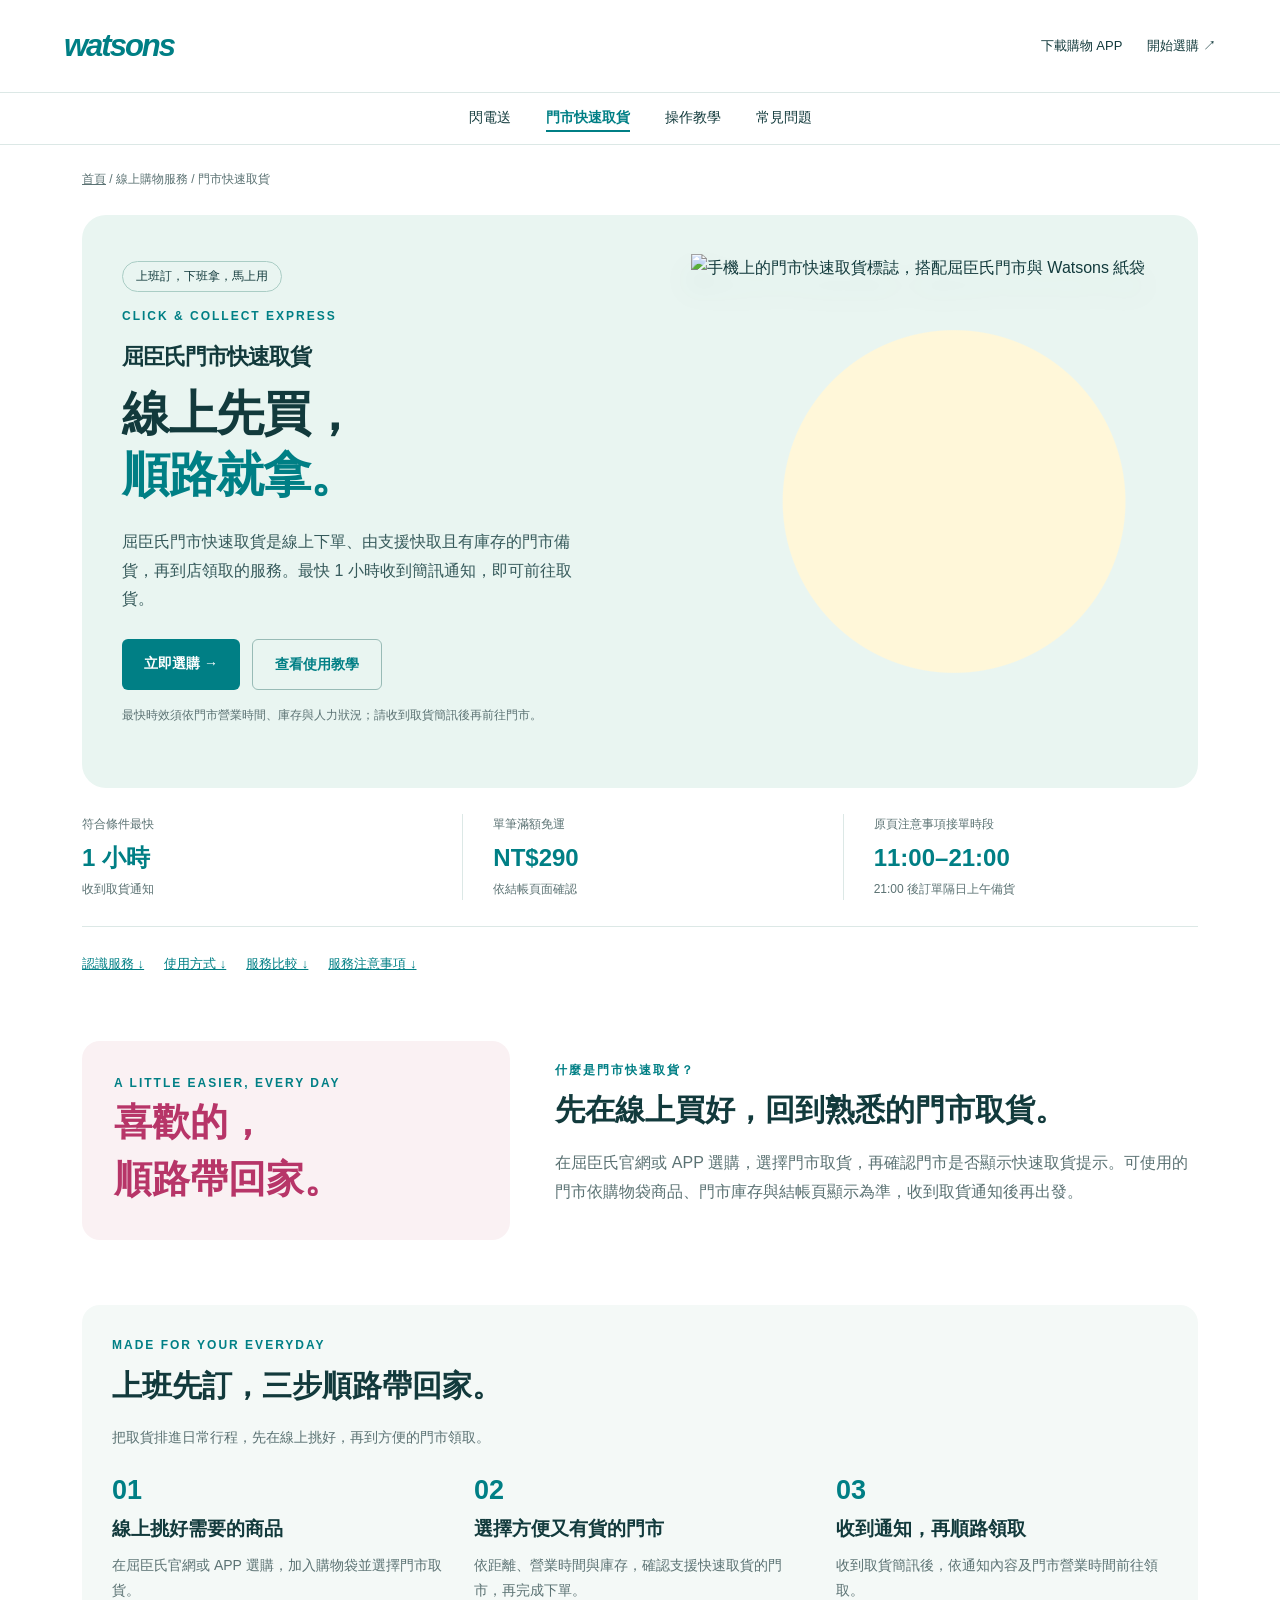
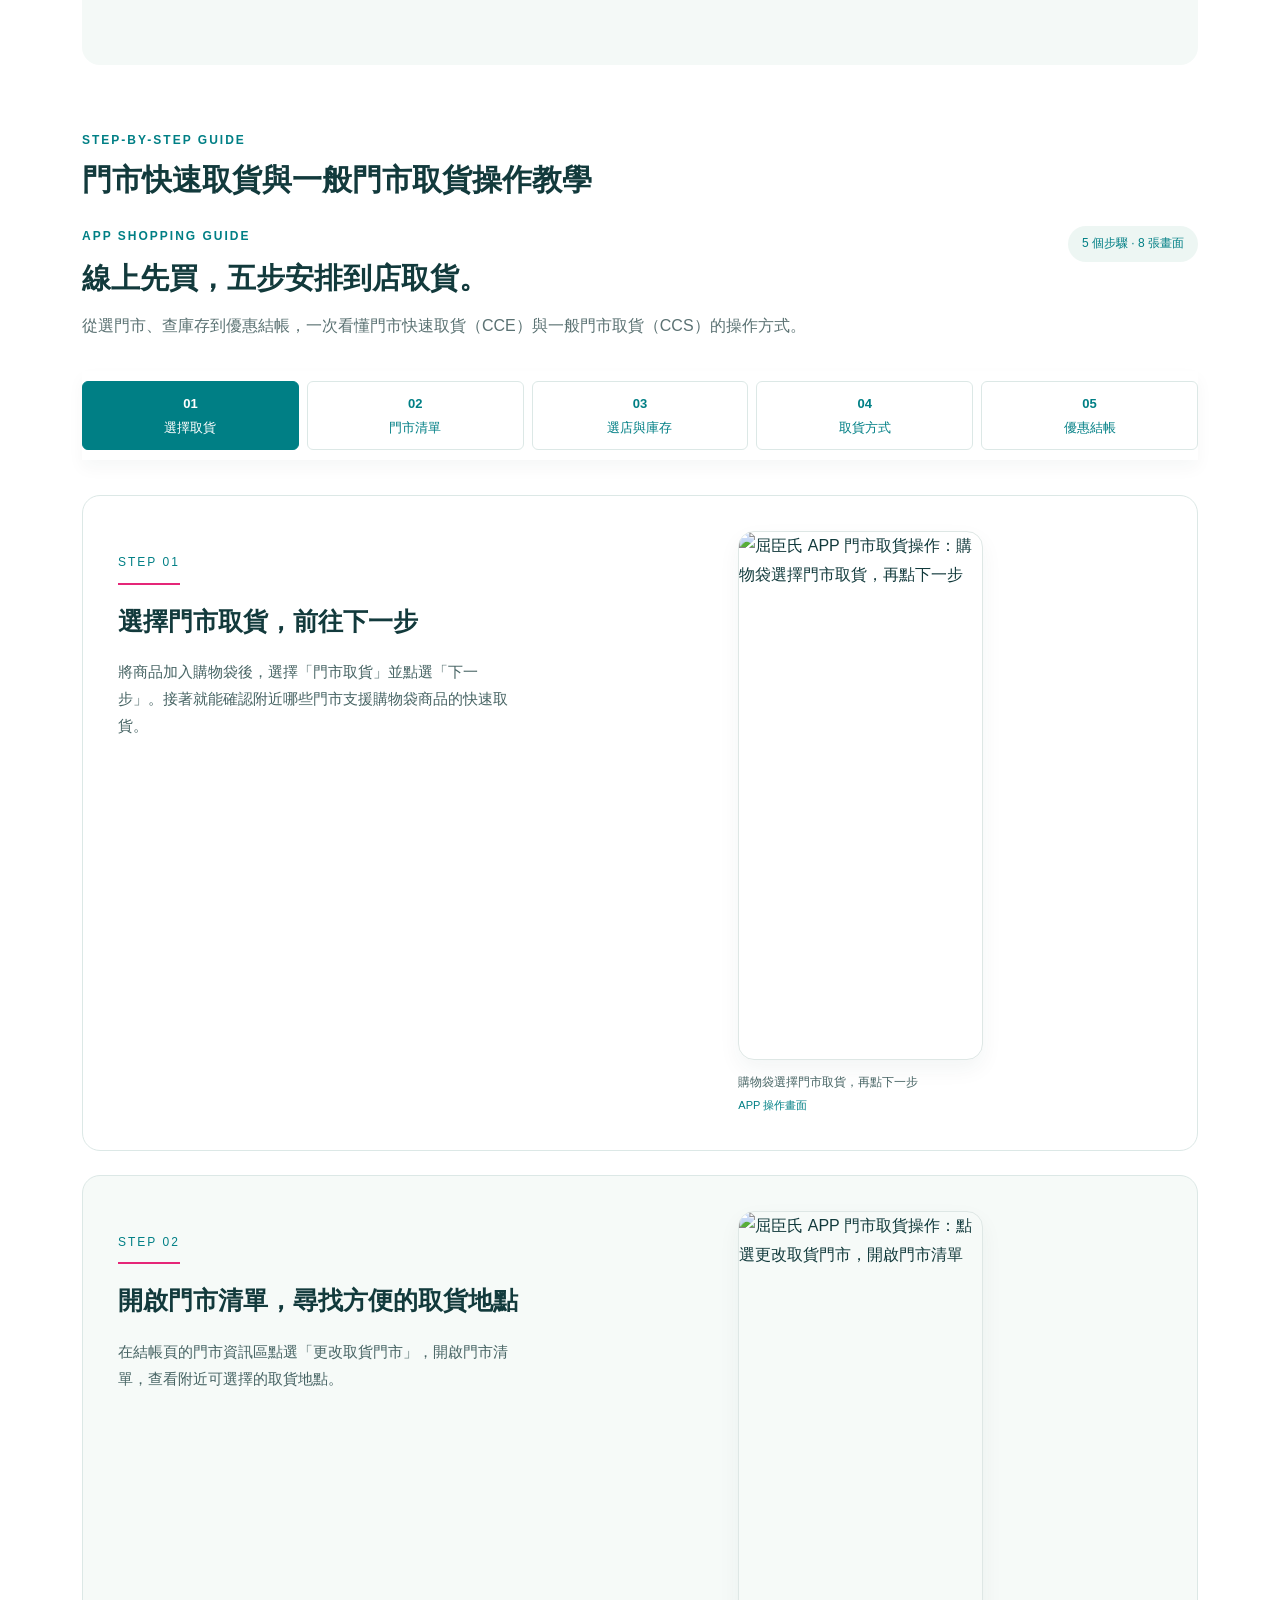
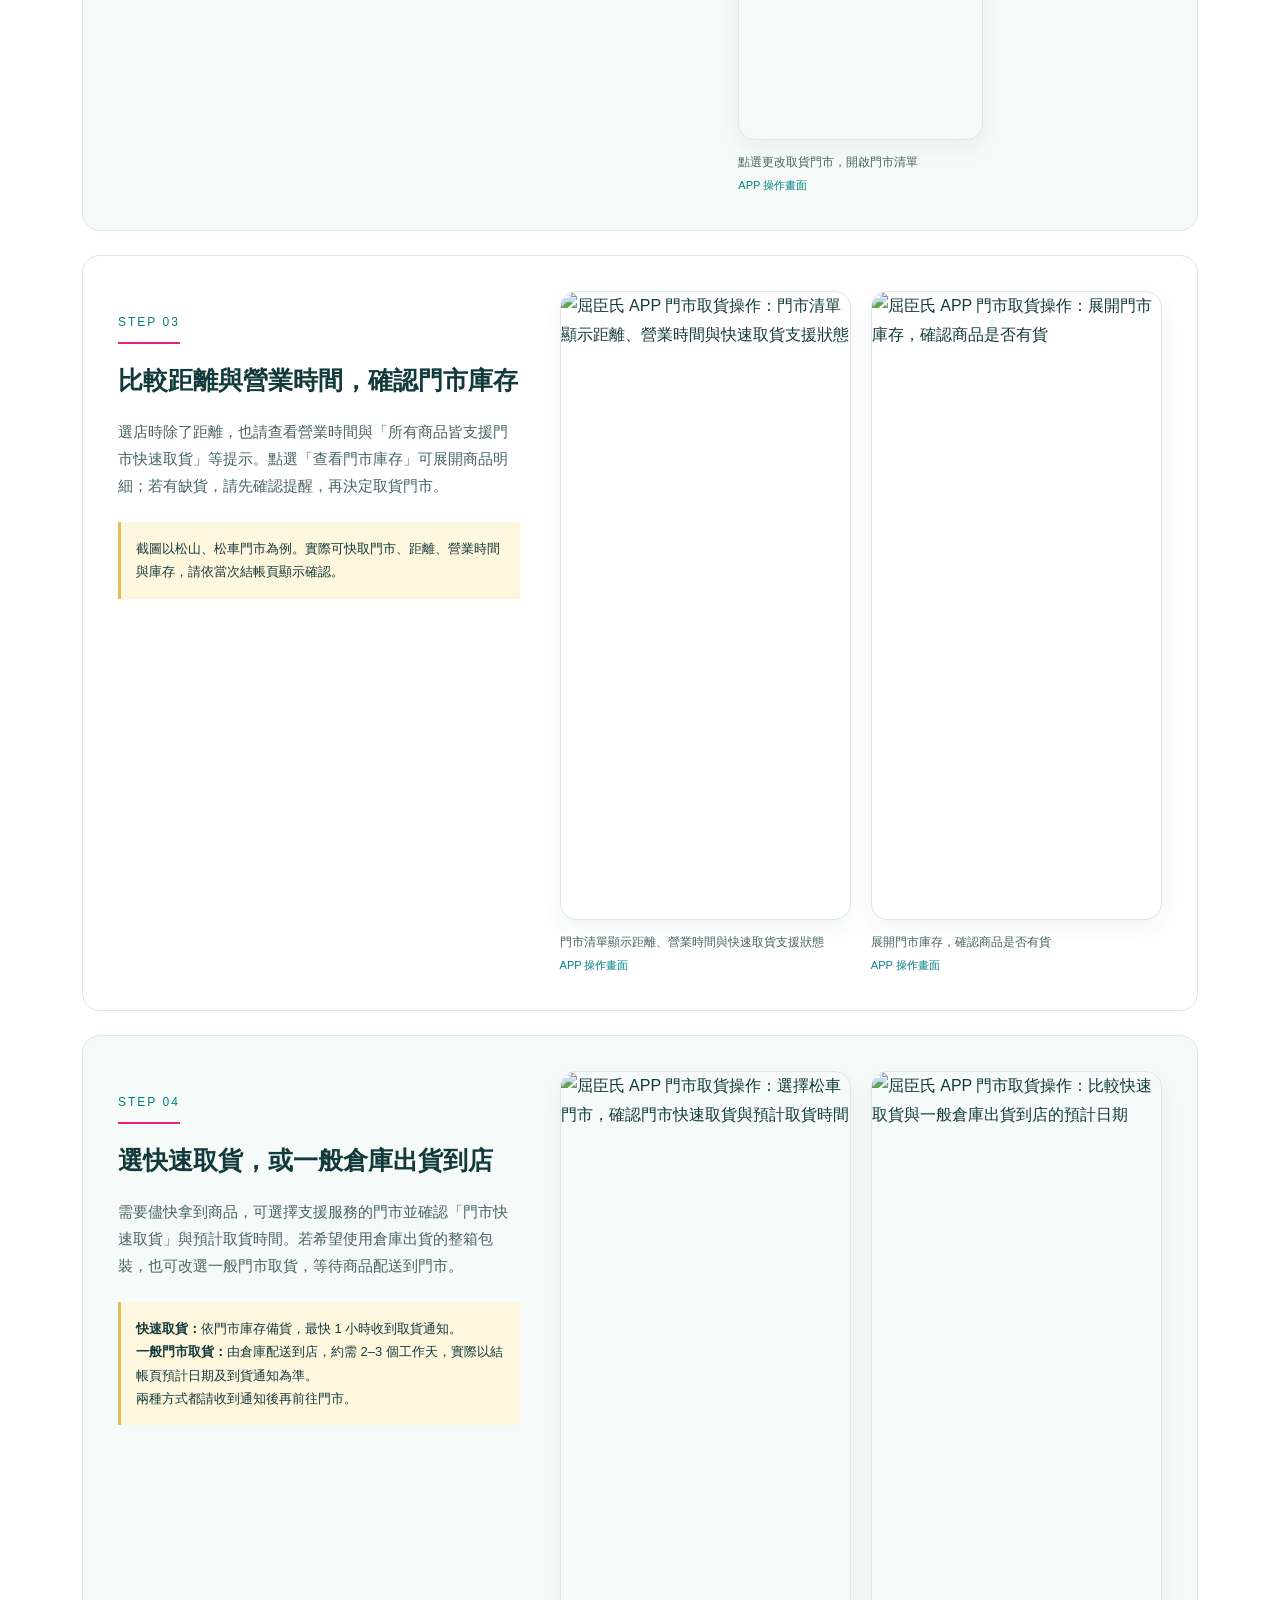
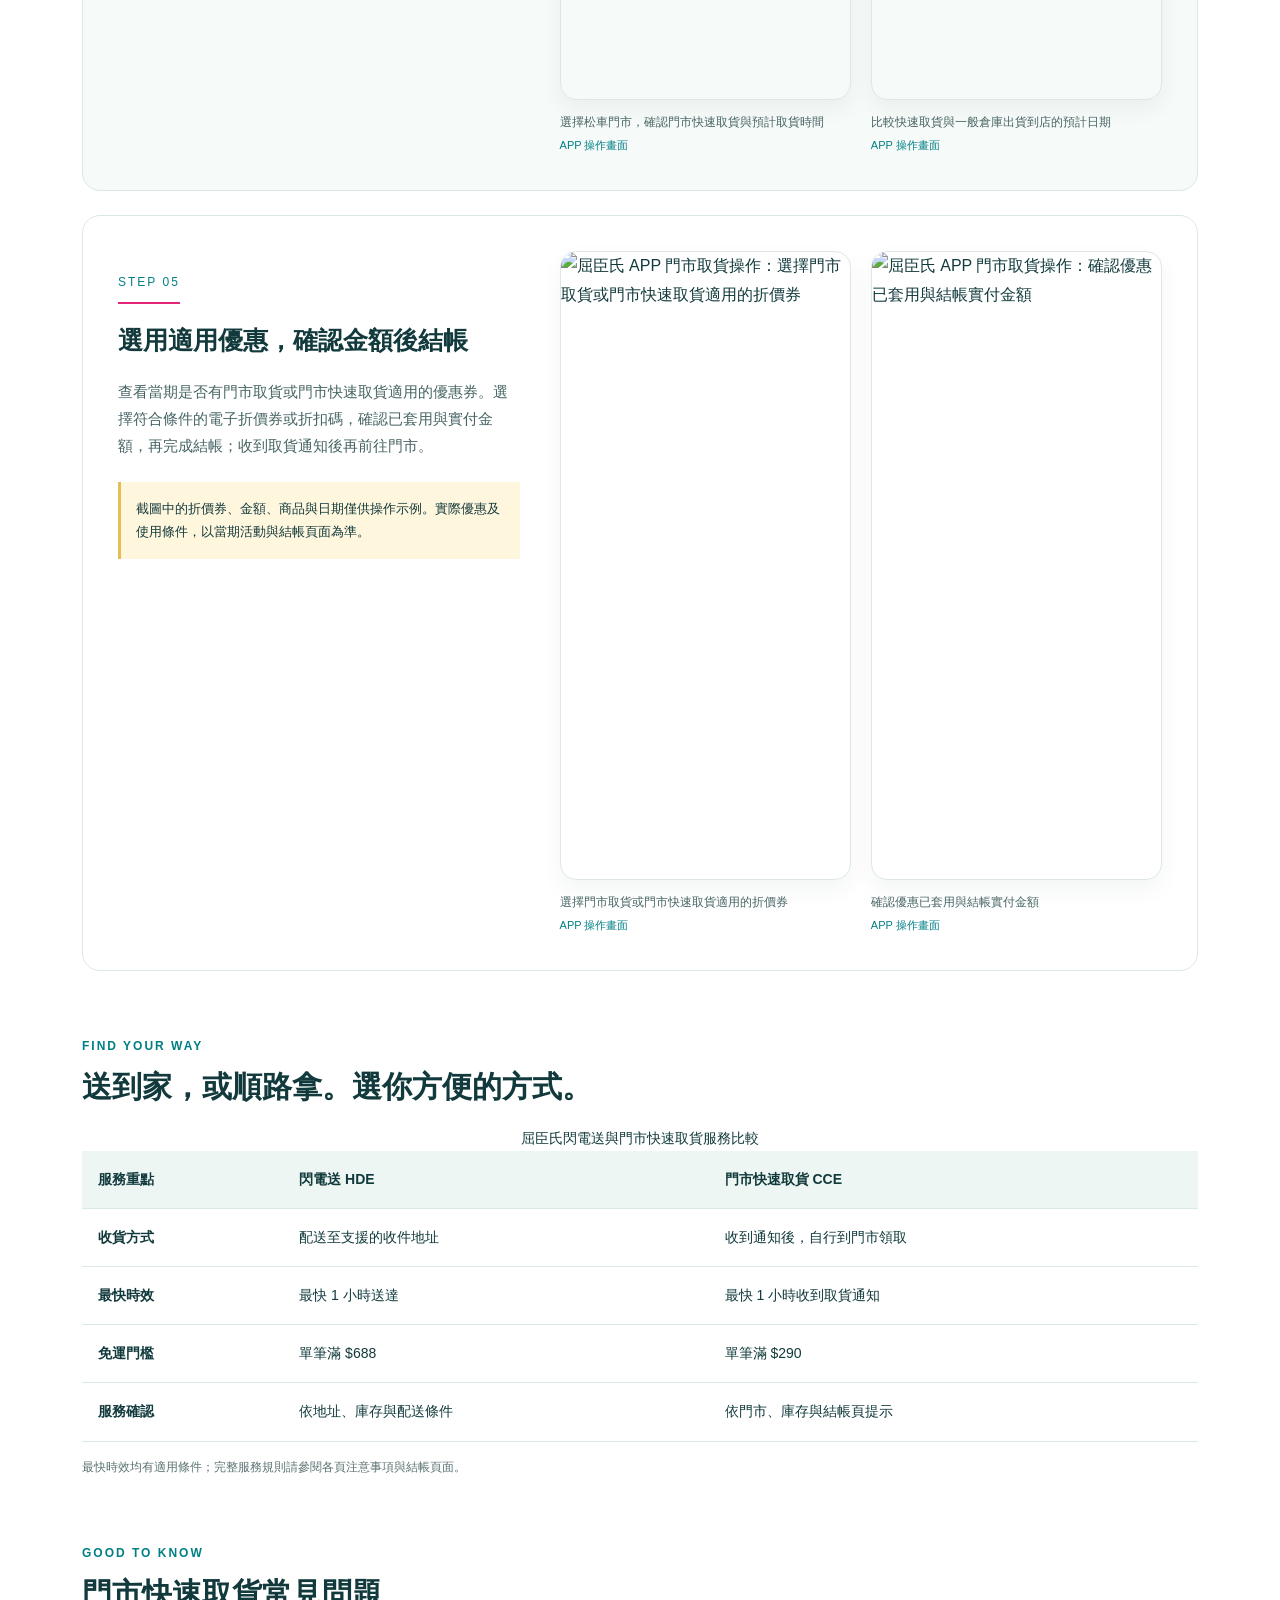
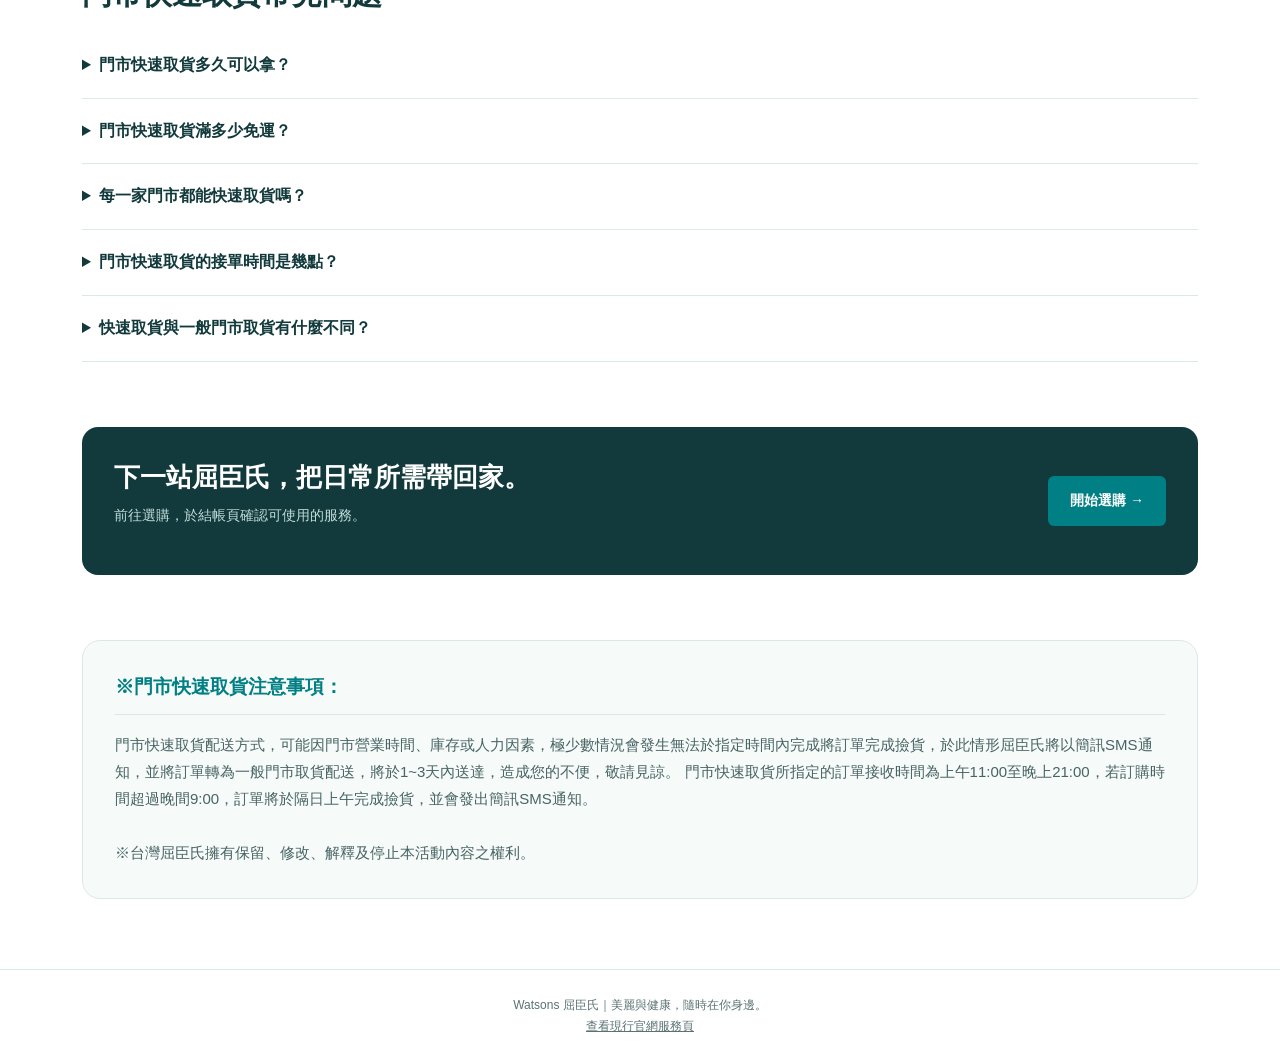
==== commit af697a12: "Use DAM UAT absolute image URLs for CCE preview" ====
--- a/cce-preview.html
+++ b/cce-preview.html
@@ -192,4 +192,4 @@
 @media (max-width: 760px) {.watsons-service-page #terms .TCbox,.watsons-service-page #terms .terms{padding: 22px; border-radius: 14px;}}
 .watsons-service-page{font-family:Arial,"Microsoft JhengHei",sans-serif;color:#123a3c;background:white;line-height:1.8;font-size:16px;isolation:isolate}.watsons-service-page *{box-sizing:border-box}.watsons-service-page .walkthrough-step{scroll-margin-top:calc(var(--service-nav-height,52px) + var(--step-nav-height,90px) + 16px)}
 </style>
-<div id="watsons-service-page" class="watsons-service-page"><a class="skip" href="#main">跳至主要內容</a><header><a class="brand" href="https://www.watsons.com.tw/" aria-label="屈臣氏首頁">watsons</a><div class="header-links"><a href="https://www.watsons.com.tw/ec-mCommerce">下載購物 APP</a><a href="https://www.watsons.com.tw/c/bestSeller">開始選購 ↗</a></div></header><nav class="service-nav" aria-label="服務導覽"><a href="hde-preview.html" >閃電送</a><a href="cce-preview.html" aria-current="page">門市快速取貨</a><a href="#guide">操作教學</a><a href="#faq">常見問題</a></nav><main id="main"><div class="crumb"><a href="https://www.watsons.com.tw/">首頁</a> / 線上購物服務 / 門市快速取貨</div><div class="hero"><div class="hero-copy"><span class="pill">上班訂，下班拿，馬上用</span><div class="eyebrow">CLICK & COLLECT EXPRESS</div><h1><span style="font-size:.46em;display:block;margin-bottom:12px">屈臣氏門市快速取貨</span>線上先買，<br><em>順路就拿。</em></h1><p>屈臣氏門市快速取貨是線上下單、由支援快取且有庫存的門市備貨，再到店領取的服務。最快 1 小時收到簡訊通知，即可前往取貨。</p><div class="actions"><a class="button" href="https://www.watsons.com.tw/c/bestSeller">立即選購 →</a><a class="button secondary" href="#guide">查看使用教學</a></div><p class="fine">最快時效須依門市營業時間、庫存與人力狀況；請收到取貨簡訊後再前往門市。</p></div><div class="art hde-hero-art cce-hero-art"><img class="hde-hero-visual" src="upload-images/cce-phone-store-v1.png" alt="手機上的門市快速取貨標誌，搭配屈臣氏門市與 Watsons 紙袋" width="1280" height="1280" fetchpriority="high"></div></div><div class="facts" aria-label="服務重點"><div><small>符合條件最快</small><strong>1 小時</strong><small>收到取貨通知</small></div><div><small>單筆滿額免運</small><strong>NT$290</strong><small>依結帳頁面確認</small></div><div><small>原頁注意事項接單時段</small><strong>11:00–21:00</strong><small>21:00 後訂單隔日上午備貨</small></div></div><div class="section-nav"><a href="#about">認識服務 ↓</a><a href="#how">使用方式 ↓</a><a href="#compare">服務比較 ↓</a><a href="#terms">服務注意事項 ↓</a></div><section id="about" class="story"><div class="story-panel"><div class="eyebrow">A LITTLE EASIER, EVERY DAY</div><div class="big">喜歡的，<br>順路帶回家。</div></div><div><div class="eyebrow">什麼是門市快速取貨？</div><h2>先在線上買好，回到熟悉的門市取貨。</h2><p class="lead">在屈臣氏官網或 APP 選購，選擇門市取貨，再確認門市是否顯示快速取貨提示。可使用的門市依購物袋商品、門市庫存與結帳頁顯示為準，收到取貨通知後再出發。</p></div></section><section id="how" class="how"><div class="eyebrow">MADE FOR YOUR EVERYDAY</div><h2>上班先訂，三步順路帶回家。</h2><p class="lead">把取貨排進日常行程，先在線上挑好，再到方便的門市領取。</p><ol><li><h3>線上挑好需要的商品</h3><p>在屈臣氏官網或 APP 選購，加入購物袋並選擇門市取貨。</p></li><li><h3>選擇方便又有貨的門市</h3><p>依距離、營業時間與庫存，確認支援快速取貨的門市，再完成下單。</p></li><li><h3>收到通知，再順路領取</h3><p>收到取貨簡訊後，依通知內容及門市營業時間前往領取。</p></li></ol></section><section id="guide"><div class="eyebrow">STEP-BY-STEP GUIDE</div><h2>門市快速取貨與一般門市取貨操作教學</h2><div class="hde-walkthrough cce-walkthrough"><div class="walkthrough-heading"><div><div class="eyebrow">APP SHOPPING GUIDE</div><h3>線上先買，五步安排到店取貨。</h3><p class="lead">從選門市、查庫存到優惠結帳，一次看懂門市快速取貨（CCE）與一般門市取貨（CCS）的操作方式。</p></div><span class="walkthrough-count">5 個步驟 · 8 張畫面</span></div><nav class="walkthrough-nav" aria-label="門市取貨 APP 教學步驟"><a href="#cce-app-step-1"><b>01</b> 選擇取貨</a><a href="#cce-app-step-2"><b>02</b> 門市清單</a><a href="#cce-app-step-3"><b>03</b> 選店與庫存</a><a href="#cce-app-step-4"><b>04</b> 取貨方式</a><a href="#cce-app-step-5"><b>05</b> 優惠結帳</a></nav><ol class="walkthrough-list"><li id="cce-app-step-1" class="walkthrough-step"><div class="walkthrough-copy"><span class="walkthrough-number">STEP 01</span><h4>選擇門市取貨，前往下一步</h4><p>將商品加入購物袋後，選擇「門市取貨」並點選「下一步」。接著就能確認附近哪些門市支援購物袋商品的快速取貨。</p></div><div class="walkthrough-shots single"><figure><a aria-label="購物袋選擇門市取貨，再點下一步"><img src="upload-images/cce-step-1.jpg" alt="屈臣氏 APP 門市取貨操作：購物袋選擇門市取貨，再點下一步" width="869" height="1884" loading="lazy"></a><figcaption>購物袋選擇門市取貨，再點下一步<span>APP 操作畫面</span></figcaption></figure></div></li><li id="cce-app-step-2" class="walkthrough-step"><div class="walkthrough-copy"><span class="walkthrough-number">STEP 02</span><h4>開啟門市清單，尋找方便的取貨地點</h4><p>在結帳頁的門市資訊區點選「更改取貨門市」，開啟門市清單，查看附近可選擇的取貨地點。</p></div><div class="walkthrough-shots single"><figure><a aria-label="點選更改取貨門市，開啟門市清單"><img src="upload-images/cce-step-2.png" alt="屈臣氏 APP 門市取貨操作：點選更改取貨門市，開啟門市清單" width="869" height="1884" loading="lazy"></a><figcaption>點選更改取貨門市，開啟門市清單<span>APP 操作畫面</span></figcaption></figure></div></li><li id="cce-app-step-3" class="walkthrough-step"><div class="walkthrough-copy"><span class="walkthrough-number">STEP 03</span><h4>比較距離與營業時間，確認門市庫存</h4><p>選店時除了距離，也請查看營業時間與「所有商品皆支援門市快速取貨」等提示。點選「查看門市庫存」可展開商品明細；若有缺貨，請先確認提醒，再決定取貨門市。</p><div class="walkthrough-note">截圖以松山、松車門市為例。實際可快取門市、距離、營業時間與庫存，請依當次結帳頁顯示確認。</div></div><div class="walkthrough-shots "><figure><a aria-label="門市清單顯示距離、營業時間與快速取貨支援狀態"><img src="upload-images/cce-step-3.jpg" alt="屈臣氏 APP 門市取貨操作：門市清單顯示距離、營業時間與快速取貨支援狀態" width="869" height="1884" loading="lazy"></a><figcaption>門市清單顯示距離、營業時間與快速取貨支援狀態<span>APP 操作畫面</span></figcaption></figure><figure><a aria-label="展開門市庫存，確認商品是否有貨"><img src="upload-images/cce-step-4.jpg" alt="屈臣氏 APP 門市取貨操作：展開門市庫存，確認商品是否有貨" width="869" height="1884" loading="lazy"></a><figcaption>展開門市庫存，確認商品是否有貨<span>APP 操作畫面</span></figcaption></figure></div></li><li id="cce-app-step-4" class="walkthrough-step"><div class="walkthrough-copy"><span class="walkthrough-number">STEP 04</span><h4>選快速取貨，或一般倉庫出貨到店</h4><p>需要儘快拿到商品，可選擇支援服務的門市並確認「門市快速取貨」與預計取貨時間。若希望使用倉庫出貨的整箱包裝，也可改選一般門市取貨，等待商品配送到門市。</p><div class="walkthrough-note"><strong>快速取貨：</strong>依門市庫存備貨，最快 1 小時收到取貨通知。<br><strong>一般門市取貨：</strong>由倉庫配送到店，約需 2–3 個工作天，實際以結帳頁預計日期及到貨通知為準。<br>兩種方式都請收到通知後再前往門市。</div></div><div class="walkthrough-shots "><figure><a aria-label="選擇松車門市，確認門市快速取貨與預計取貨時間"><img src="upload-images/cce-step-5.png" alt="屈臣氏 APP 門市取貨操作：選擇松車門市，確認門市快速取貨與預計取貨時間" width="869" height="1884" loading="lazy"></a><figcaption>選擇松車門市，確認門市快速取貨與預計取貨時間<span>APP 操作畫面</span></figcaption></figure><figure><a aria-label="比較快速取貨與一般倉庫出貨到店的預計日期"><img src="upload-images/cce-step-6.jpg" alt="屈臣氏 APP 門市取貨操作：比較快速取貨與一般倉庫出貨到店的預計日期" width="869" height="1884" loading="lazy"></a><figcaption>比較快速取貨與一般倉庫出貨到店的預計日期<span>APP 操作畫面</span></figcaption></figure></div></li><li id="cce-app-step-5" class="walkthrough-step"><div class="walkthrough-copy"><span class="walkthrough-number">STEP 05</span><h4>選用適用優惠，確認金額後結帳</h4><p>查看當期是否有門市取貨或門市快速取貨適用的優惠券。選擇符合條件的電子折價券或折扣碼，確認已套用與實付金額，再完成結帳；收到取貨通知後再前往門市。</p><div class="walkthrough-note">截圖中的折價券、金額、商品與日期僅供操作示例。實際優惠及使用條件，以當期活動與結帳頁面為準。</div></div><div class="walkthrough-shots "><figure><a aria-label="選擇門市取貨或門市快速取貨適用的折價券"><img src="upload-images/cce-step-7.jpg" alt="屈臣氏 APP 門市取貨操作：選擇門市取貨或門市快速取貨適用的折價券" width="869" height="1884" loading="lazy"></a><figcaption>選擇門市取貨或門市快速取貨適用的折價券<span>APP 操作畫面</span></figcaption></figure><figure><a aria-label="確認優惠已套用與結帳實付金額"><img src="upload-images/cce-step-8.jpg" alt="屈臣氏 APP 門市取貨操作：確認優惠已套用與結帳實付金額" width="869" height="1884" loading="lazy"></a><figcaption>確認優惠已套用與結帳實付金額<span>APP 操作畫面</span></figcaption></figure></div></li></ol></div></section><section id="compare"><div class="eyebrow">FIND YOUR WAY</div><h2>送到家，或順路拿。選你方便的方式。</h2><div class="compare"><table><caption>屈臣氏閃電送與門市快速取貨服務比較</caption><thead><tr><th scope="col">服務重點</th><th scope="col">閃電送 HDE</th><th scope="col">門市快速取貨 CCE</th></tr></thead><tbody><tr><th scope="row">收貨方式</th><td>配送至支援的收件地址</td><td>收到通知後，自行到門市領取</td></tr><tr><th scope="row">最快時效</th><td>最快 1 小時送達</td><td>最快 1 小時收到取貨通知</td></tr><tr><th scope="row">免運門檻</th><td>單筆滿 $688</td><td>單筆滿 $290</td></tr><tr><th scope="row">服務確認</th><td>依地址、庫存與配送條件</td><td>依門市、庫存與結帳頁提示</td></tr></tbody></table></div><p class="fine">最快時效均有適用條件；完整服務規則請參閱各頁注意事項與結帳頁面。</p></section><section id="faq"><div class="eyebrow">GOOD TO KNOW</div><h2>門市快速取貨常見問題</h2><details><summary>門市快速取貨多久可以拿？</summary><p>支援快速取貨的門市最快 1 小時完成備貨並發送簡訊。請收到取貨通知後再前往；實際狀況依門市營業時間、庫存及人力而定。</p></details><details><summary>門市快速取貨滿多少免運？</summary><p>依官網物流資訊，門市快速取貨滿 $290 免運。實際金額與可使用服務請於結帳頁確認。</p></details><details><summary>每一家門市都能快速取貨嗎？</summary><p>實際可快速取貨的門市以結帳頁面為準。選擇門市時，請確認是否顯示橘色的快速取貨文字說明及符號。</p></details><details><summary>門市快速取貨的接單時間是幾點？</summary><p>本頁原有注意事項載明接單時間為上午 11:00 至晚上 21:00。超過晚間 21:00 的訂單，將於隔日上午完成撿貨並發送簡訊通知。</p></details><details><summary>快速取貨與一般門市取貨有什麼不同？</summary><p>快速取貨依門市可用庫存備貨，最快 1 小時收到取貨通知；一般門市取貨由倉庫配送到店，約需 2–3 個工作天，實際以結帳頁預計日期及到貨通知為準。若快取無法完成，原有注意事項載明會以簡訊通知，轉為一般門市取貨，約 1–3 天送達。</p></details></section><section class="cta"><div><h2>下一站屈臣氏，把日常所需帶回家。</h2><p>前往選購，於結帳頁確認可使用的服務。</p></div><a class="button" href="https://www.watsons.com.tw/c/bestSeller">開始選購 →</a></section><section id="terms" aria-label="原有服務條款與注意事項"><div class="terms"><div class="title">※門市快速取貨注意事項：</div>門市快速取貨配送方式，可能因門市營業時間、庫存或人力因素，極少數情況會發生無法於指定時間內完成將訂單完成撿貨，於此情形屈臣氏將以簡訊SMS通知，並將訂單轉為一般門市取貨配送，將於1~3天內送達，造成您的不便，敬請見諒。 門市快速取貨所指定的訂單接收時間為上午11:00至晚上21:00，若訂購時間超過晚間9:00，訂單將於隔日上午完成撿貨，並會發出簡訊SMS通知。<br><br>※台灣屈臣氏擁有保留、修改、解釋及停止本活動內容之權利。</div></section></main><footer>Watsons 屈臣氏｜美麗與健康，隨時在你身邊。<br><a href="cce-preview.html">查看現行官網服務頁</a></footer></div><script>(()=>{const scope=document.getElementById("watsons-service-page");if(!scope)return;(()=>{const service=scope.querySelector('.service-nav');const nav=scope.querySelector('.walkthrough-nav');if(!nav)return;const links=[...nav.querySelectorAll('a')];const steps=links.map(a=>scope.querySelector(a.getAttribute('href')));let scheduled=false;function measure(){scope.style.setProperty('--service-nav-height',service.getBoundingClientRect().height+'px');scope.style.setProperty('--step-nav-height',nav.getBoundingClientRect().height+'px');update()}function update(){scheduled=false;const line=service.getBoundingClientRect().height+nav.getBoundingClientRect().height+32;let current=0;steps.forEach((step,i)=>{if(step.getBoundingClientRect().top<=line)current=i});links.forEach((link,i)=>{if(i===current)link.setAttribute('aria-current','step');else link.removeAttribute('aria-current')})}function schedule(){if(!scheduled){scheduled=true;requestAnimationFrame(update)}}new ResizeObserver(measure).observe(service);new ResizeObserver(measure).observe(nav);window.addEventListener('scroll',schedule,{passive:true});window.addEventListener('resize',measure);links.forEach(link=>link.addEventListener('click',()=>{link.scrollIntoView({block:'nearest',inline:'nearest',behavior:'instant'})}));measure()})();})();</script></body></html>+<div id="watsons-service-page" class="watsons-service-page"><a class="skip" href="#main">跳至主要內容</a><header><a class="brand" href="https://www.watsons.com.tw/" aria-label="屈臣氏首頁">watsons</a><div class="header-links"><a href="https://www.watsons.com.tw/ec-mCommerce">下載購物 APP</a><a href="https://www.watsons.com.tw/c/bestSeller">開始選購 ↗</a></div></header><nav class="service-nav" aria-label="服務導覽"><a href="hde-preview.html" >閃電送</a><a href="cce-preview.html" aria-current="page">門市快速取貨</a><a href="#guide">操作教學</a><a href="#faq">常見問題</a></nav><main id="main"><div class="crumb"><a href="https://www.watsons.com.tw/">首頁</a> / 線上購物服務 / 門市快速取貨</div><div class="hero"><div class="hero-copy"><span class="pill">上班訂，下班拿，馬上用</span><div class="eyebrow">CLICK & COLLECT EXPRESS</div><h1><span style="font-size:.46em;display:block;margin-bottom:12px">屈臣氏門市快速取貨</span>線上先買，<br><em>順路就拿。</em></h1><p>屈臣氏門市快速取貨是線上下單、由支援快取且有庫存的門市備貨，再到店領取的服務。最快 1 小時收到簡訊通知，即可前往取貨。</p><div class="actions"><a class="button" href="https://www.watsons.com.tw/c/bestSeller">立即選購 →</a><a class="button secondary" href="#guide">查看使用教學</a></div><p class="fine">最快時效須依門市營業時間、庫存與人力狀況；請收到取貨簡訊後再前往門市。</p></div><div class="art hde-hero-art cce-hero-art"><img class="hde-hero-visual" src="https://mediasuat.watsons.com.tw/publishing/cce-phone-store-v1-8BaG0kmU.png" alt="手機上的門市快速取貨標誌，搭配屈臣氏門市與 Watsons 紙袋" width="1280" height="1280" fetchpriority="high"></div></div><div class="facts" aria-label="服務重點"><div><small>符合條件最快</small><strong>1 小時</strong><small>收到取貨通知</small></div><div><small>單筆滿額免運</small><strong>NT$290</strong><small>依結帳頁面確認</small></div><div><small>原頁注意事項接單時段</small><strong>11:00–21:00</strong><small>21:00 後訂單隔日上午備貨</small></div></div><div class="section-nav"><a href="#about">認識服務 ↓</a><a href="#how">使用方式 ↓</a><a href="#compare">服務比較 ↓</a><a href="#terms">服務注意事項 ↓</a></div><section id="about" class="story"><div class="story-panel"><div class="eyebrow">A LITTLE EASIER, EVERY DAY</div><div class="big">喜歡的，<br>順路帶回家。</div></div><div><div class="eyebrow">什麼是門市快速取貨？</div><h2>先在線上買好，回到熟悉的門市取貨。</h2><p class="lead">在屈臣氏官網或 APP 選購，選擇門市取貨，再確認門市是否顯示快速取貨提示。可使用的門市依購物袋商品、門市庫存與結帳頁顯示為準，收到取貨通知後再出發。</p></div></section><section id="how" class="how"><div class="eyebrow">MADE FOR YOUR EVERYDAY</div><h2>上班先訂，三步順路帶回家。</h2><p class="lead">把取貨排進日常行程，先在線上挑好，再到方便的門市領取。</p><ol><li><h3>線上挑好需要的商品</h3><p>在屈臣氏官網或 APP 選購，加入購物袋並選擇門市取貨。</p></li><li><h3>選擇方便又有貨的門市</h3><p>依距離、營業時間與庫存，確認支援快速取貨的門市，再完成下單。</p></li><li><h3>收到通知，再順路領取</h3><p>收到取貨簡訊後，依通知內容及門市營業時間前往領取。</p></li></ol></section><section id="guide"><div class="eyebrow">STEP-BY-STEP GUIDE</div><h2>門市快速取貨與一般門市取貨操作教學</h2><div class="hde-walkthrough cce-walkthrough"><div class="walkthrough-heading"><div><div class="eyebrow">APP SHOPPING GUIDE</div><h3>線上先買，五步安排到店取貨。</h3><p class="lead">從選門市、查庫存到優惠結帳，一次看懂門市快速取貨（CCE）與一般門市取貨（CCS）的操作方式。</p></div><span class="walkthrough-count">5 個步驟 · 8 張畫面</span></div><nav class="walkthrough-nav" aria-label="門市取貨 APP 教學步驟"><a href="#cce-app-step-1"><b>01</b> 選擇取貨</a><a href="#cce-app-step-2"><b>02</b> 門市清單</a><a href="#cce-app-step-3"><b>03</b> 選店與庫存</a><a href="#cce-app-step-4"><b>04</b> 取貨方式</a><a href="#cce-app-step-5"><b>05</b> 優惠結帳</a></nav><ol class="walkthrough-list"><li id="cce-app-step-1" class="walkthrough-step"><div class="walkthrough-copy"><span class="walkthrough-number">STEP 01</span><h4>選擇門市取貨，前往下一步</h4><p>將商品加入購物袋後，選擇「門市取貨」並點選「下一步」。接著就能確認附近哪些門市支援購物袋商品的快速取貨。</p></div><div class="walkthrough-shots single"><figure><a aria-label="購物袋選擇門市取貨，再點下一步"><img src="https://mediasuat.watsons.com.tw/publishing/cce-step-1-cCF7QkjY.jpg" alt="屈臣氏 APP 門市取貨操作：購物袋選擇門市取貨，再點下一步" width="869" height="1884" loading="lazy"></a><figcaption>購物袋選擇門市取貨，再點下一步<span>APP 操作畫面</span></figcaption></figure></div></li><li id="cce-app-step-2" class="walkthrough-step"><div class="walkthrough-copy"><span class="walkthrough-number">STEP 02</span><h4>開啟門市清單，尋找方便的取貨地點</h4><p>在結帳頁的門市資訊區點選「更改取貨門市」，開啟門市清單，查看附近可選擇的取貨地點。</p></div><div class="walkthrough-shots single"><figure><a aria-label="點選更改取貨門市，開啟門市清單"><img src="https://mediasuat.watsons.com.tw/publishing/cce-step-2-xjCUsc8B.jpg" alt="屈臣氏 APP 門市取貨操作：點選更改取貨門市，開啟門市清單" width="869" height="1884" loading="lazy"></a><figcaption>點選更改取貨門市，開啟門市清單<span>APP 操作畫面</span></figcaption></figure></div></li><li id="cce-app-step-3" class="walkthrough-step"><div class="walkthrough-copy"><span class="walkthrough-number">STEP 03</span><h4>比較距離與營業時間，確認門市庫存</h4><p>選店時除了距離，也請查看營業時間與「所有商品皆支援門市快速取貨」等提示。點選「查看門市庫存」可展開商品明細；若有缺貨，請先確認提醒，再決定取貨門市。</p><div class="walkthrough-note">截圖以松山、松車門市為例。實際可快取門市、距離、營業時間與庫存，請依當次結帳頁顯示確認。</div></div><div class="walkthrough-shots "><figure><a aria-label="門市清單顯示距離、營業時間與快速取貨支援狀態"><img src="https://mediasuat.watsons.com.tw/publishing/cce-step-3-XGjoVQYE.jpg" alt="屈臣氏 APP 門市取貨操作：門市清單顯示距離、營業時間與快速取貨支援狀態" width="869" height="1884" loading="lazy"></a><figcaption>門市清單顯示距離、營業時間與快速取貨支援狀態<span>APP 操作畫面</span></figcaption></figure><figure><a aria-label="展開門市庫存，確認商品是否有貨"><img src="https://mediasuat.watsons.com.tw/publishing/cce-step-4-BOoi6V20.jpg" alt="屈臣氏 APP 門市取貨操作：展開門市庫存，確認商品是否有貨" width="869" height="1884" loading="lazy"></a><figcaption>展開門市庫存，確認商品是否有貨<span>APP 操作畫面</span></figcaption></figure></div></li><li id="cce-app-step-4" class="walkthrough-step"><div class="walkthrough-copy"><span class="walkthrough-number">STEP 04</span><h4>選快速取貨，或一般倉庫出貨到店</h4><p>需要儘快拿到商品，可選擇支援服務的門市並確認「門市快速取貨」與預計取貨時間。若希望使用倉庫出貨的整箱包裝，也可改選一般門市取貨，等待商品配送到門市。</p><div class="walkthrough-note"><strong>快速取貨：</strong>依門市庫存備貨，最快 1 小時收到取貨通知。<br><strong>一般門市取貨：</strong>由倉庫配送到店，約需 2–3 個工作天，實際以結帳頁預計日期及到貨通知為準。<br>兩種方式都請收到通知後再前往門市。</div></div><div class="walkthrough-shots "><figure><a aria-label="選擇松車門市，確認門市快速取貨與預計取貨時間"><img src="https://mediasuat.watsons.com.tw/publishing/cce-step-5-YEvXmRcH.jpg" alt="屈臣氏 APP 門市取貨操作：選擇松車門市，確認門市快速取貨與預計取貨時間" width="869" height="1884" loading="lazy"></a><figcaption>選擇松車門市，確認門市快速取貨與預計取貨時間<span>APP 操作畫面</span></figcaption></figure><figure><a aria-label="比較快速取貨與一般倉庫出貨到店的預計日期"><img src="https://mediasuat.watsons.com.tw/publishing/cce-step-6-CPAQtWeb.jpg" alt="屈臣氏 APP 門市取貨操作：比較快速取貨與一般倉庫出貨到店的預計日期" width="869" height="1884" loading="lazy"></a><figcaption>比較快速取貨與一般倉庫出貨到店的預計日期<span>APP 操作畫面</span></figcaption></figure></div></li><li id="cce-app-step-5" class="walkthrough-step"><div class="walkthrough-copy"><span class="walkthrough-number">STEP 05</span><h4>選用適用優惠，確認金額後結帳</h4><p>查看當期是否有門市取貨或門市快速取貨適用的優惠券。選擇符合條件的電子折價券或折扣碼，確認已套用與實付金額，再完成結帳；收到取貨通知後再前往門市。</p><div class="walkthrough-note">截圖中的折價券、金額、商品與日期僅供操作示例。實際優惠及使用條件，以當期活動與結帳頁面為準。</div></div><div class="walkthrough-shots "><figure><a aria-label="選擇門市取貨或門市快速取貨適用的折價券"><img src="https://mediasuat.watsons.com.tw/publishing/cce-step-7-RjisDGbV.jpg" alt="屈臣氏 APP 門市取貨操作：選擇門市取貨或門市快速取貨適用的折價券" width="869" height="1884" loading="lazy"></a><figcaption>選擇門市取貨或門市快速取貨適用的折價券<span>APP 操作畫面</span></figcaption></figure><figure><a aria-label="確認優惠已套用與結帳實付金額"><img src="https://mediasuat.watsons.com.tw/publishing/cce-step-8-vunkLLdp.jpg" alt="屈臣氏 APP 門市取貨操作：確認優惠已套用與結帳實付金額" width="869" height="1884" loading="lazy"></a><figcaption>確認優惠已套用與結帳實付金額<span>APP 操作畫面</span></figcaption></figure></div></li></ol></div></section><section id="compare"><div class="eyebrow">FIND YOUR WAY</div><h2>送到家，或順路拿。選你方便的方式。</h2><div class="compare"><table><caption>屈臣氏閃電送與門市快速取貨服務比較</caption><thead><tr><th scope="col">服務重點</th><th scope="col">閃電送 HDE</th><th scope="col">門市快速取貨 CCE</th></tr></thead><tbody><tr><th scope="row">收貨方式</th><td>配送至支援的收件地址</td><td>收到通知後，自行到門市領取</td></tr><tr><th scope="row">最快時效</th><td>最快 1 小時送達</td><td>最快 1 小時收到取貨通知</td></tr><tr><th scope="row">免運門檻</th><td>單筆滿 $688</td><td>單筆滿 $290</td></tr><tr><th scope="row">服務確認</th><td>依地址、庫存與配送條件</td><td>依門市、庫存與結帳頁提示</td></tr></tbody></table></div><p class="fine">最快時效均有適用條件；完整服務規則請參閱各頁注意事項與結帳頁面。</p></section><section id="faq"><div class="eyebrow">GOOD TO KNOW</div><h2>門市快速取貨常見問題</h2><details><summary>門市快速取貨多久可以拿？</summary><p>支援快速取貨的門市最快 1 小時完成備貨並發送簡訊。請收到取貨通知後再前往；實際狀況依門市營業時間、庫存及人力而定。</p></details><details><summary>門市快速取貨滿多少免運？</summary><p>依官網物流資訊，門市快速取貨滿 $290 免運。實際金額與可使用服務請於結帳頁確認。</p></details><details><summary>每一家門市都能快速取貨嗎？</summary><p>實際可快速取貨的門市以結帳頁面為準。選擇門市時，請確認是否顯示橘色的快速取貨文字說明及符號。</p></details><details><summary>門市快速取貨的接單時間是幾點？</summary><p>本頁原有注意事項載明接單時間為上午 11:00 至晚上 21:00。超過晚間 21:00 的訂單，將於隔日上午完成撿貨並發送簡訊通知。</p></details><details><summary>快速取貨與一般門市取貨有什麼不同？</summary><p>快速取貨依門市可用庫存備貨，最快 1 小時收到取貨通知；一般門市取貨由倉庫配送到店，約需 2–3 個工作天，實際以結帳頁預計日期及到貨通知為準。若快取無法完成，原有注意事項載明會以簡訊通知，轉為一般門市取貨，約 1–3 天送達。</p></details></section><section class="cta"><div><h2>下一站屈臣氏，把日常所需帶回家。</h2><p>前往選購，於結帳頁確認可使用的服務。</p></div><a class="button" href="https://www.watsons.com.tw/c/bestSeller">開始選購 →</a></section><section id="terms" aria-label="原有服務條款與注意事項"><div class="terms"><div class="title">※門市快速取貨注意事項：</div>門市快速取貨配送方式，可能因門市營業時間、庫存或人力因素，極少數情況會發生無法於指定時間內完成將訂單完成撿貨，於此情形屈臣氏將以簡訊SMS通知，並將訂單轉為一般門市取貨配送，將於1~3天內送達，造成您的不便，敬請見諒。 門市快速取貨所指定的訂單接收時間為上午11:00至晚上21:00，若訂購時間超過晚間9:00，訂單將於隔日上午完成撿貨，並會發出簡訊SMS通知。<br><br>※台灣屈臣氏擁有保留、修改、解釋及停止本活動內容之權利。</div></section></main><footer>Watsons 屈臣氏｜美麗與健康，隨時在你身邊。<br><a href="cce-preview.html">查看現行官網服務頁</a></footer></div><script>(()=>{const scope=document.getElementById("watsons-service-page");if(!scope)return;(()=>{const service=scope.querySelector('.service-nav');const nav=scope.querySelector('.walkthrough-nav');if(!nav)return;const links=[...nav.querySelectorAll('a')];const steps=links.map(a=>scope.querySelector(a.getAttribute('href')));let scheduled=false;function measure(){scope.style.setProperty('--service-nav-height',service.getBoundingClientRect().height+'px');scope.style.setProperty('--step-nav-height',nav.getBoundingClientRect().height+'px');update()}function update(){scheduled=false;const line=service.getBoundingClientRect().height+nav.getBoundingClientRect().height+32;let current=0;steps.forEach((step,i)=>{if(step.getBoundingClientRect().top<=line)current=i});links.forEach((link,i)=>{if(i===current)link.setAttribute('aria-current','step');else link.removeAttribute('aria-current')})}function schedule(){if(!scheduled){scheduled=true;requestAnimationFrame(update)}}new ResizeObserver(measure).observe(service);new ResizeObserver(measure).observe(nav);window.addEventListener('scroll',schedule,{passive:true});window.addEventListener('resize',measure);links.forEach(link=>link.addEventListener('click',()=>{link.scrollIntoView({block:'nearest',inline:'nearest',behavior:'instant'})}));measure()})();})();</script></body></html>
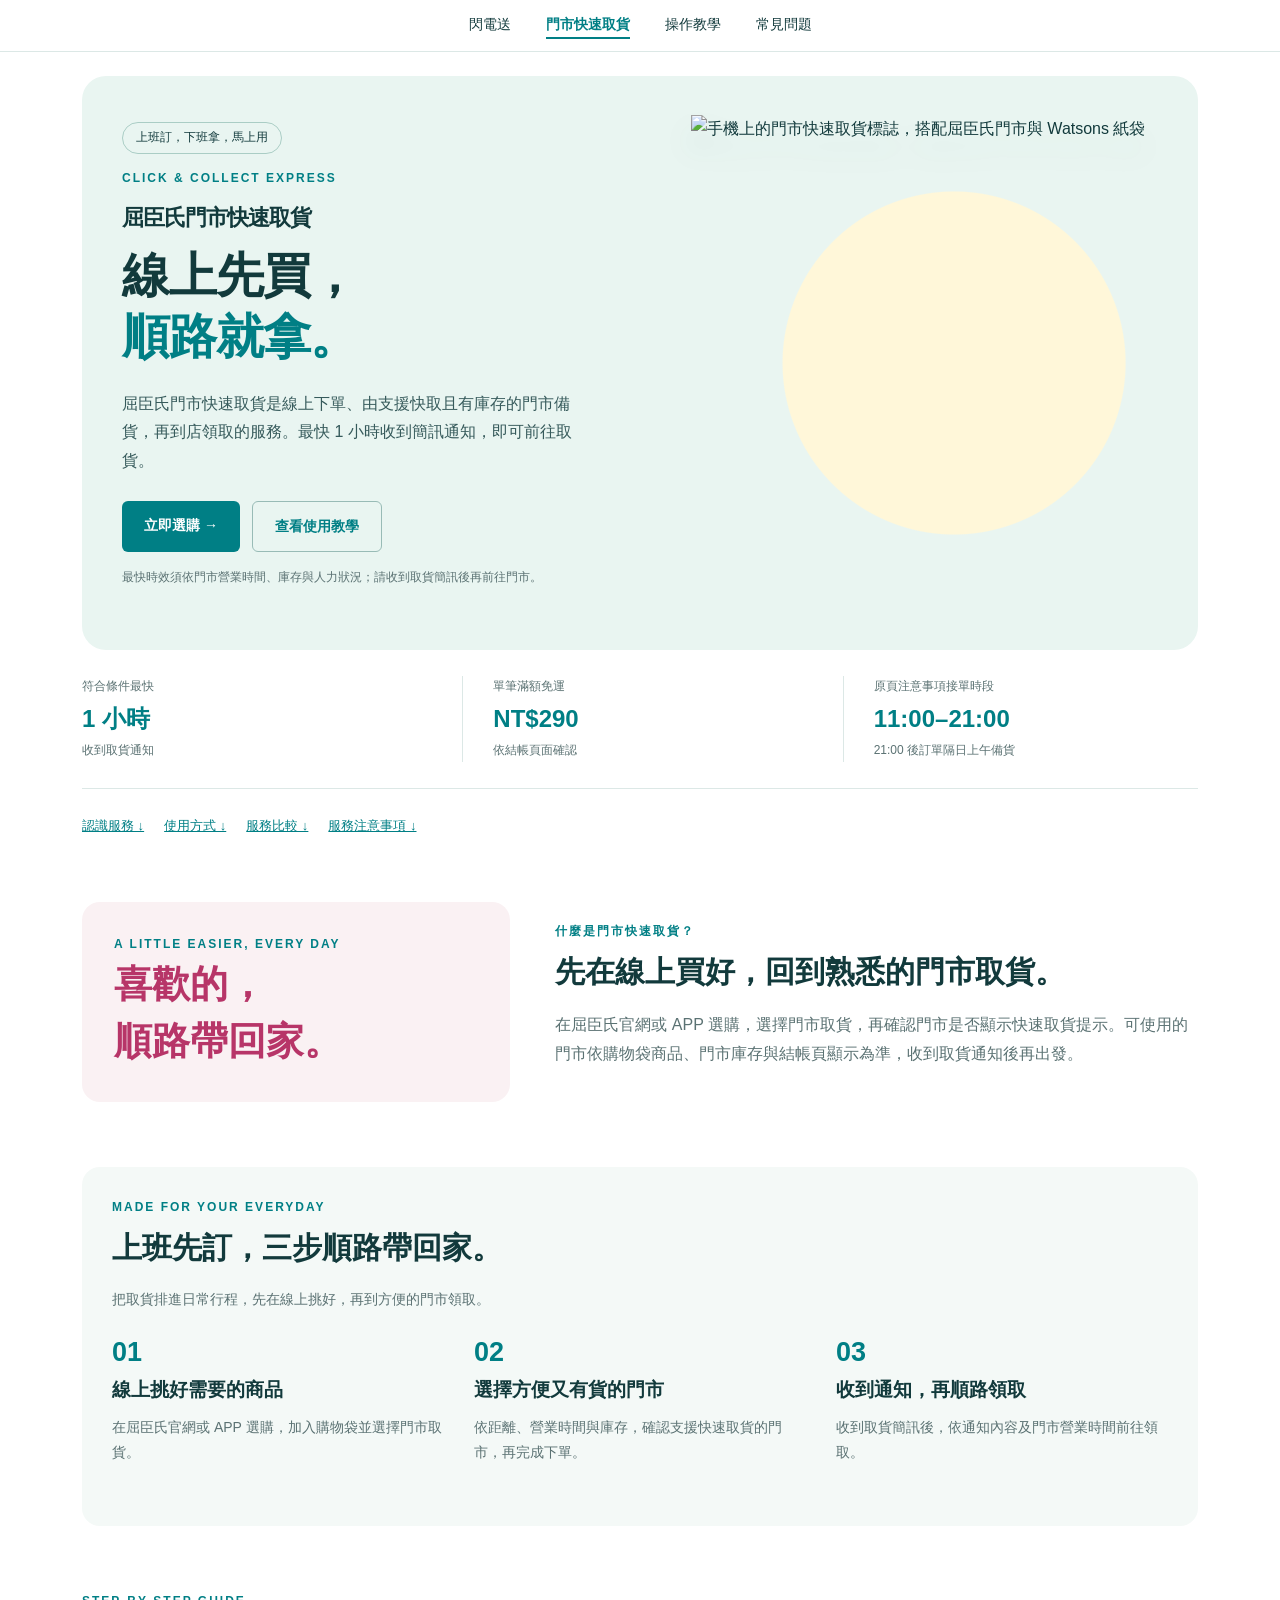
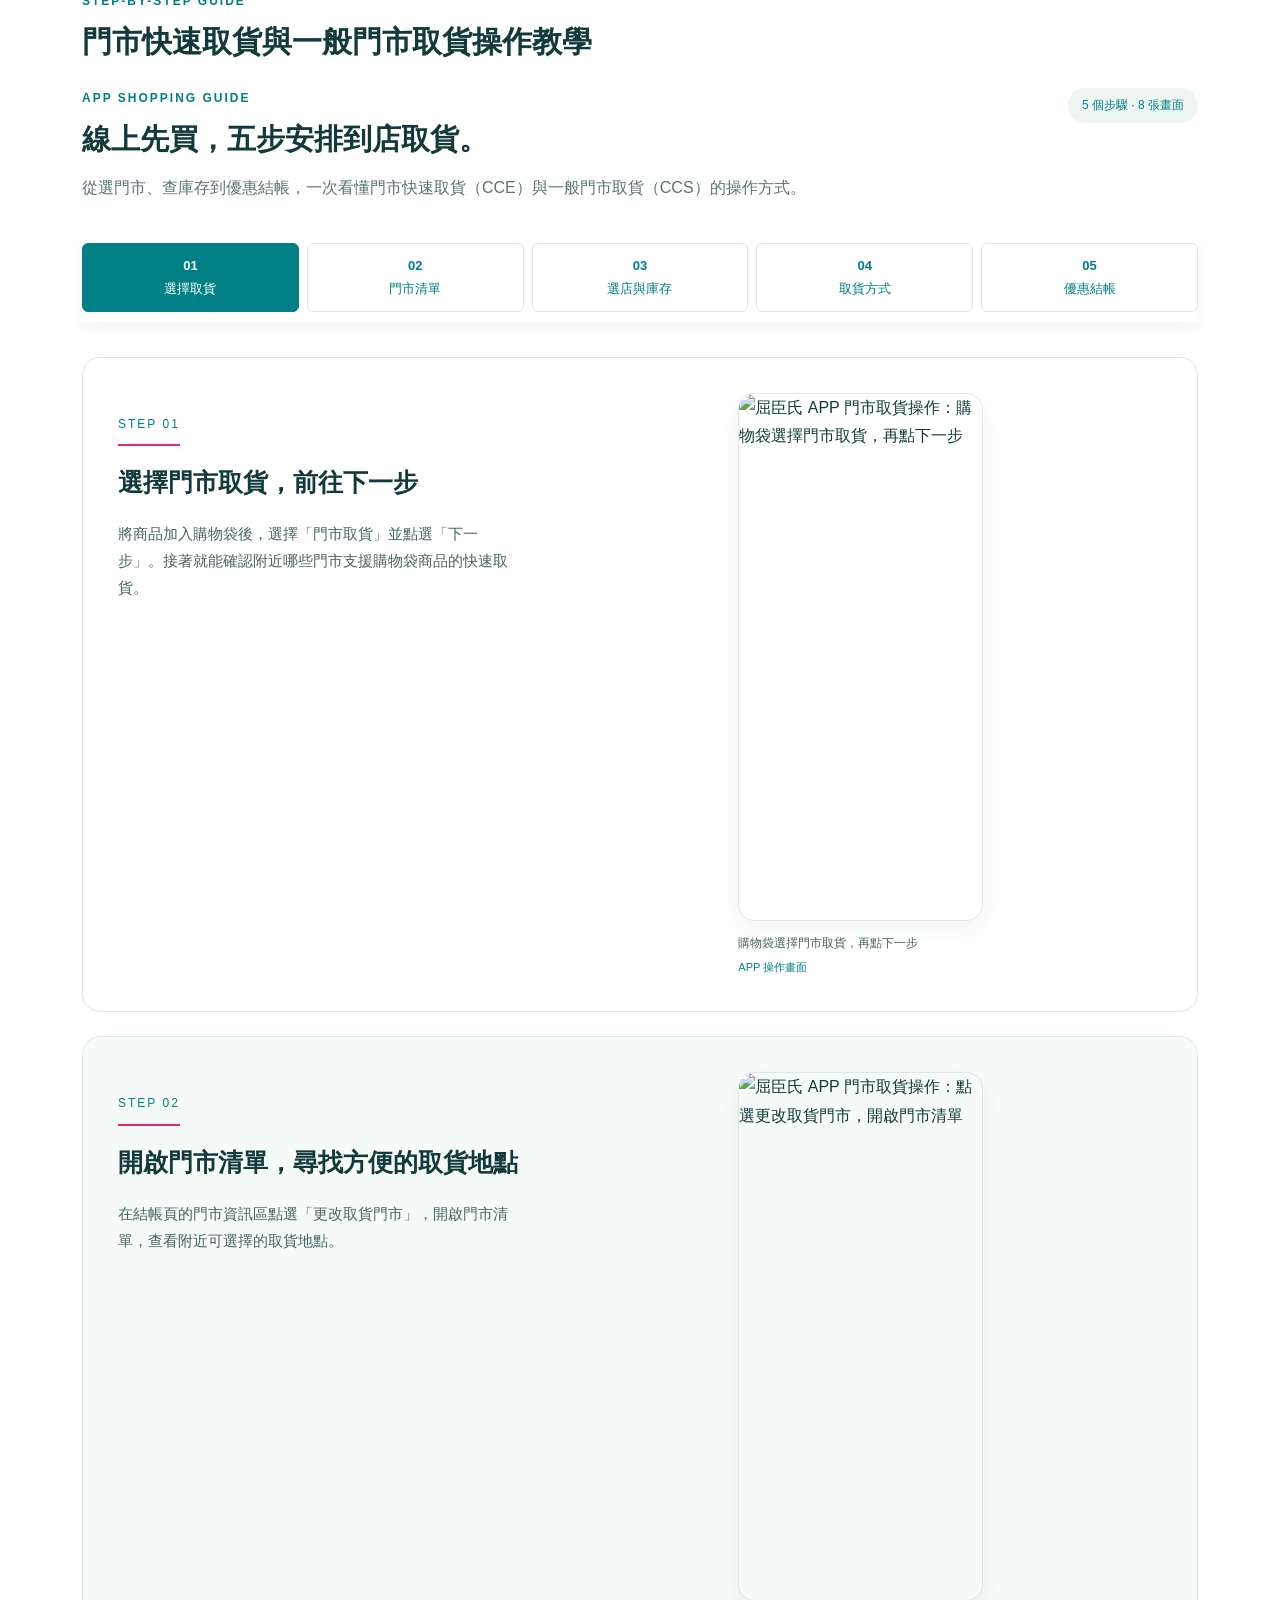
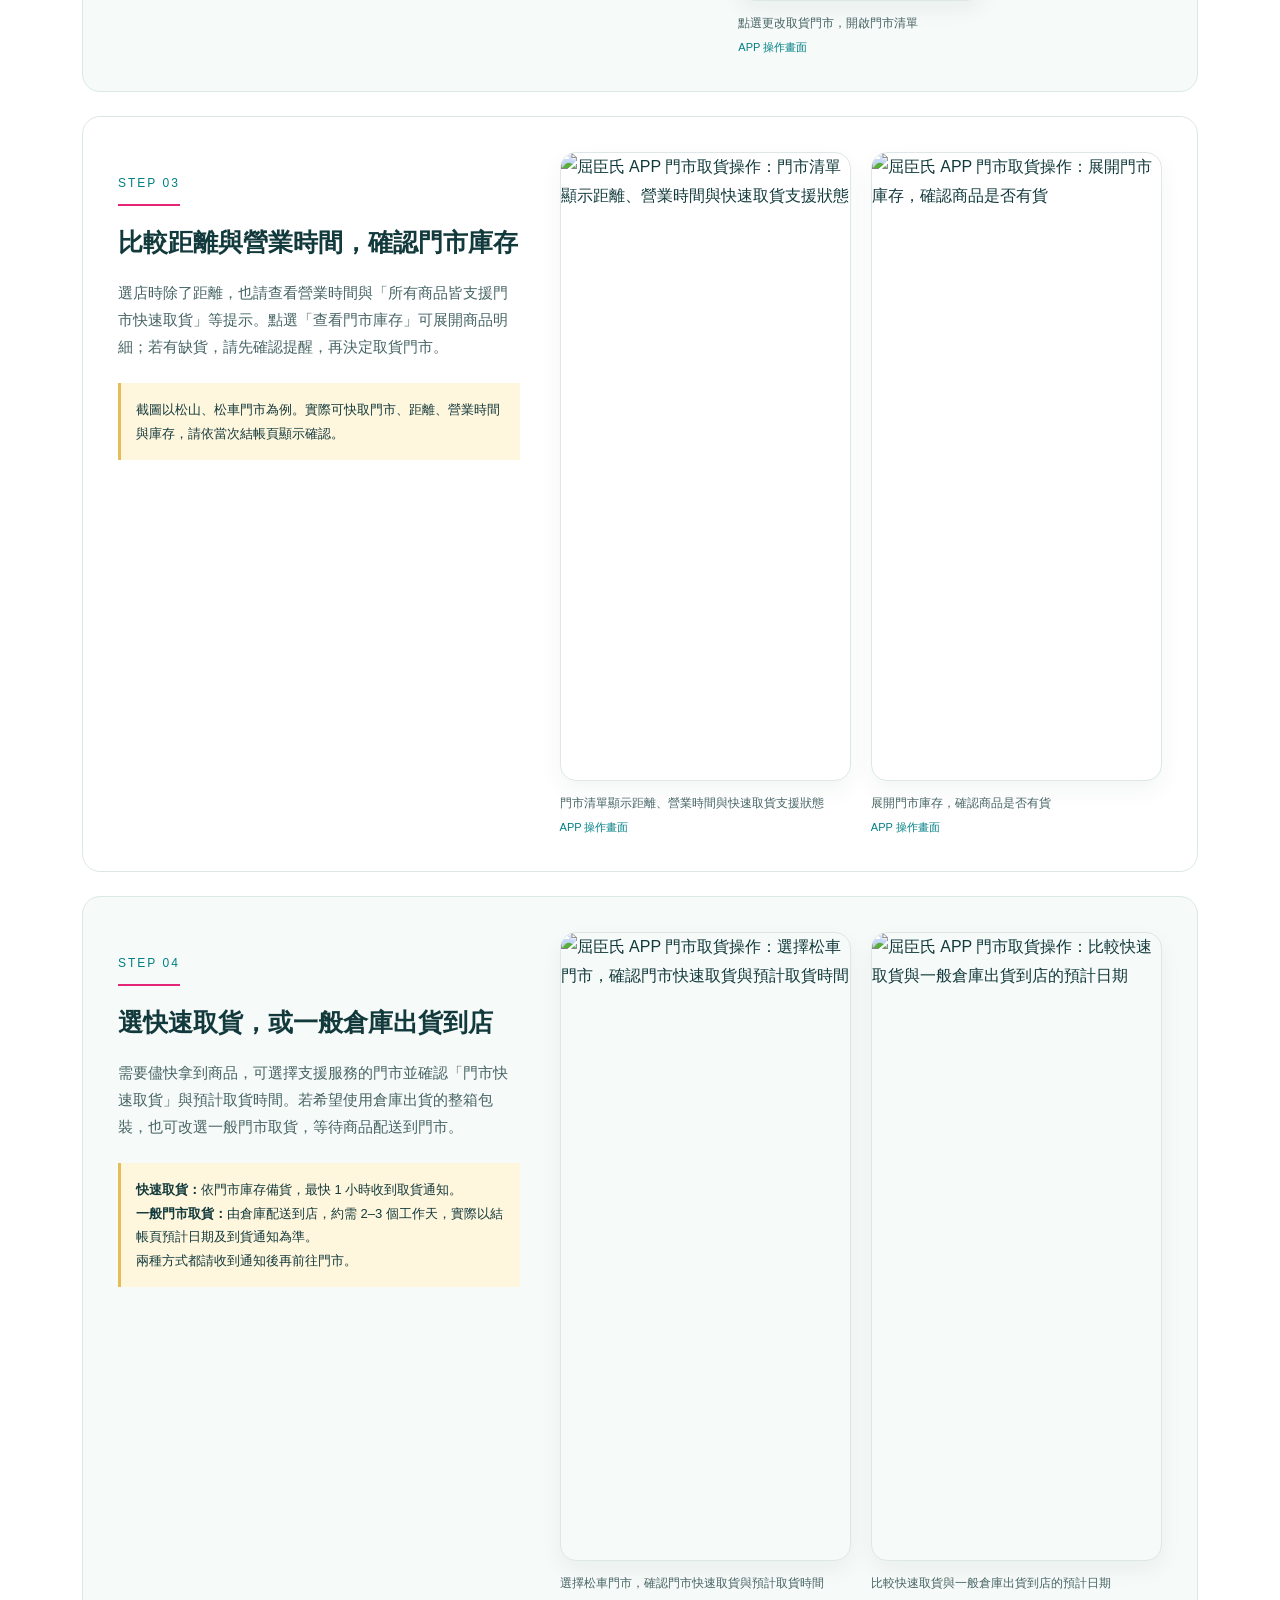
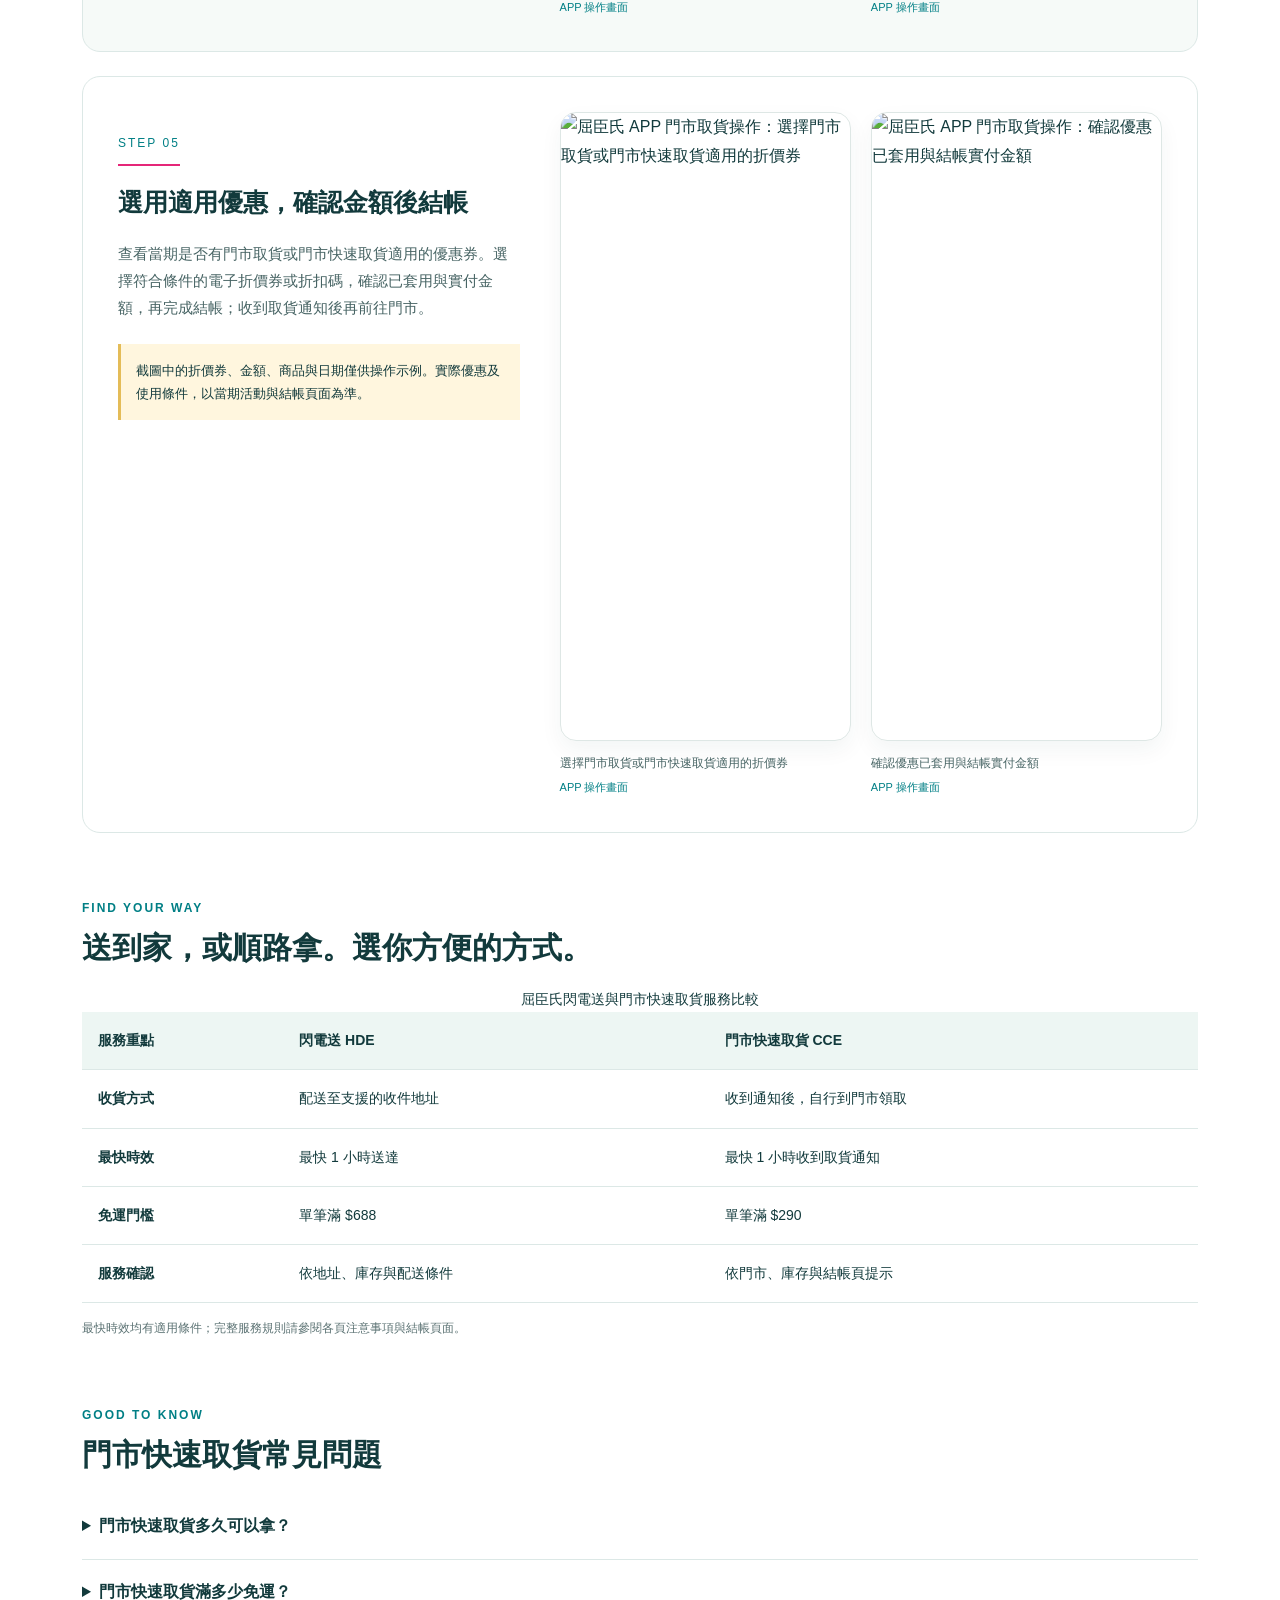
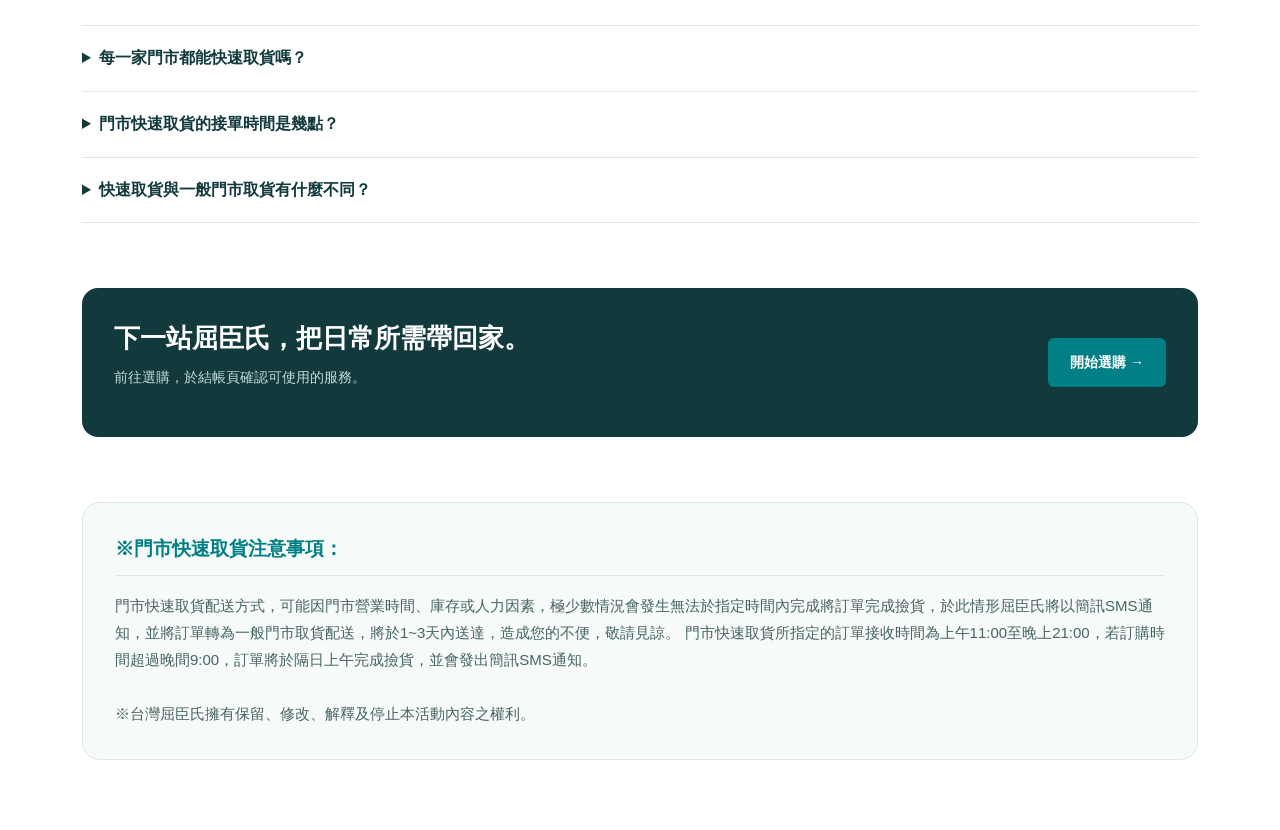
==== commit f1d402bb: "Remove duplicate header, footer and breadcrumb for SAP integration" ====
--- a/cce-preview.html
+++ b/cce-preview.html
@@ -192,4 +192,4 @@
 @media (max-width: 760px) {.watsons-service-page #terms .TCbox,.watsons-service-page #terms .terms{padding: 22px; border-radius: 14px;}}
 .watsons-service-page{font-family:Arial,"Microsoft JhengHei",sans-serif;color:#123a3c;background:white;line-height:1.8;font-size:16px;isolation:isolate}.watsons-service-page *{box-sizing:border-box}.watsons-service-page .walkthrough-step{scroll-margin-top:calc(var(--service-nav-height,52px) + var(--step-nav-height,90px) + 16px)}
 </style>
-<div id="watsons-service-page" class="watsons-service-page"><a class="skip" href="#main">跳至主要內容</a><header><a class="brand" href="https://www.watsons.com.tw/" aria-label="屈臣氏首頁">watsons</a><div class="header-links"><a href="https://www.watsons.com.tw/ec-mCommerce">下載購物 APP</a><a href="https://www.watsons.com.tw/c/bestSeller">開始選購 ↗</a></div></header><nav class="service-nav" aria-label="服務導覽"><a href="hde-preview.html" >閃電送</a><a href="cce-preview.html" aria-current="page">門市快速取貨</a><a href="#guide">操作教學</a><a href="#faq">常見問題</a></nav><main id="main"><div class="crumb"><a href="https://www.watsons.com.tw/">首頁</a> / 線上購物服務 / 門市快速取貨</div><div class="hero"><div class="hero-copy"><span class="pill">上班訂，下班拿，馬上用</span><div class="eyebrow">CLICK & COLLECT EXPRESS</div><h1><span style="font-size:.46em;display:block;margin-bottom:12px">屈臣氏門市快速取貨</span>線上先買，<br><em>順路就拿。</em></h1><p>屈臣氏門市快速取貨是線上下單、由支援快取且有庫存的門市備貨，再到店領取的服務。最快 1 小時收到簡訊通知，即可前往取貨。</p><div class="actions"><a class="button" href="https://www.watsons.com.tw/c/bestSeller">立即選購 →</a><a class="button secondary" href="#guide">查看使用教學</a></div><p class="fine">最快時效須依門市營業時間、庫存與人力狀況；請收到取貨簡訊後再前往門市。</p></div><div class="art hde-hero-art cce-hero-art"><img class="hde-hero-visual" src="https://mediasuat.watsons.com.tw/publishing/cce-phone-store-v1-8BaG0kmU.png" alt="手機上的門市快速取貨標誌，搭配屈臣氏門市與 Watsons 紙袋" width="1280" height="1280" fetchpriority="high"></div></div><div class="facts" aria-label="服務重點"><div><small>符合條件最快</small><strong>1 小時</strong><small>收到取貨通知</small></div><div><small>單筆滿額免運</small><strong>NT$290</strong><small>依結帳頁面確認</small></div><div><small>原頁注意事項接單時段</small><strong>11:00–21:00</strong><small>21:00 後訂單隔日上午備貨</small></div></div><div class="section-nav"><a href="#about">認識服務 ↓</a><a href="#how">使用方式 ↓</a><a href="#compare">服務比較 ↓</a><a href="#terms">服務注意事項 ↓</a></div><section id="about" class="story"><div class="story-panel"><div class="eyebrow">A LITTLE EASIER, EVERY DAY</div><div class="big">喜歡的，<br>順路帶回家。</div></div><div><div class="eyebrow">什麼是門市快速取貨？</div><h2>先在線上買好，回到熟悉的門市取貨。</h2><p class="lead">在屈臣氏官網或 APP 選購，選擇門市取貨，再確認門市是否顯示快速取貨提示。可使用的門市依購物袋商品、門市庫存與結帳頁顯示為準，收到取貨通知後再出發。</p></div></section><section id="how" class="how"><div class="eyebrow">MADE FOR YOUR EVERYDAY</div><h2>上班先訂，三步順路帶回家。</h2><p class="lead">把取貨排進日常行程，先在線上挑好，再到方便的門市領取。</p><ol><li><h3>線上挑好需要的商品</h3><p>在屈臣氏官網或 APP 選購，加入購物袋並選擇門市取貨。</p></li><li><h3>選擇方便又有貨的門市</h3><p>依距離、營業時間與庫存，確認支援快速取貨的門市，再完成下單。</p></li><li><h3>收到通知，再順路領取</h3><p>收到取貨簡訊後，依通知內容及門市營業時間前往領取。</p></li></ol></section><section id="guide"><div class="eyebrow">STEP-BY-STEP GUIDE</div><h2>門市快速取貨與一般門市取貨操作教學</h2><div class="hde-walkthrough cce-walkthrough"><div class="walkthrough-heading"><div><div class="eyebrow">APP SHOPPING GUIDE</div><h3>線上先買，五步安排到店取貨。</h3><p class="lead">從選門市、查庫存到優惠結帳，一次看懂門市快速取貨（CCE）與一般門市取貨（CCS）的操作方式。</p></div><span class="walkthrough-count">5 個步驟 · 8 張畫面</span></div><nav class="walkthrough-nav" aria-label="門市取貨 APP 教學步驟"><a href="#cce-app-step-1"><b>01</b> 選擇取貨</a><a href="#cce-app-step-2"><b>02</b> 門市清單</a><a href="#cce-app-step-3"><b>03</b> 選店與庫存</a><a href="#cce-app-step-4"><b>04</b> 取貨方式</a><a href="#cce-app-step-5"><b>05</b> 優惠結帳</a></nav><ol class="walkthrough-list"><li id="cce-app-step-1" class="walkthrough-step"><div class="walkthrough-copy"><span class="walkthrough-number">STEP 01</span><h4>選擇門市取貨，前往下一步</h4><p>將商品加入購物袋後，選擇「門市取貨」並點選「下一步」。接著就能確認附近哪些門市支援購物袋商品的快速取貨。</p></div><div class="walkthrough-shots single"><figure><a aria-label="購物袋選擇門市取貨，再點下一步"><img src="https://mediasuat.watsons.com.tw/publishing/cce-step-1-cCF7QkjY.jpg" alt="屈臣氏 APP 門市取貨操作：購物袋選擇門市取貨，再點下一步" width="869" height="1884" loading="lazy"></a><figcaption>購物袋選擇門市取貨，再點下一步<span>APP 操作畫面</span></figcaption></figure></div></li><li id="cce-app-step-2" class="walkthrough-step"><div class="walkthrough-copy"><span class="walkthrough-number">STEP 02</span><h4>開啟門市清單，尋找方便的取貨地點</h4><p>在結帳頁的門市資訊區點選「更改取貨門市」，開啟門市清單，查看附近可選擇的取貨地點。</p></div><div class="walkthrough-shots single"><figure><a aria-label="點選更改取貨門市，開啟門市清單"><img src="https://mediasuat.watsons.com.tw/publishing/cce-step-2-xjCUsc8B.jpg" alt="屈臣氏 APP 門市取貨操作：點選更改取貨門市，開啟門市清單" width="869" height="1884" loading="lazy"></a><figcaption>點選更改取貨門市，開啟門市清單<span>APP 操作畫面</span></figcaption></figure></div></li><li id="cce-app-step-3" class="walkthrough-step"><div class="walkthrough-copy"><span class="walkthrough-number">STEP 03</span><h4>比較距離與營業時間，確認門市庫存</h4><p>選店時除了距離，也請查看營業時間與「所有商品皆支援門市快速取貨」等提示。點選「查看門市庫存」可展開商品明細；若有缺貨，請先確認提醒，再決定取貨門市。</p><div class="walkthrough-note">截圖以松山、松車門市為例。實際可快取門市、距離、營業時間與庫存，請依當次結帳頁顯示確認。</div></div><div class="walkthrough-shots "><figure><a aria-label="門市清單顯示距離、營業時間與快速取貨支援狀態"><img src="https://mediasuat.watsons.com.tw/publishing/cce-step-3-XGjoVQYE.jpg" alt="屈臣氏 APP 門市取貨操作：門市清單顯示距離、營業時間與快速取貨支援狀態" width="869" height="1884" loading="lazy"></a><figcaption>門市清單顯示距離、營業時間與快速取貨支援狀態<span>APP 操作畫面</span></figcaption></figure><figure><a aria-label="展開門市庫存，確認商品是否有貨"><img src="https://mediasuat.watsons.com.tw/publishing/cce-step-4-BOoi6V20.jpg" alt="屈臣氏 APP 門市取貨操作：展開門市庫存，確認商品是否有貨" width="869" height="1884" loading="lazy"></a><figcaption>展開門市庫存，確認商品是否有貨<span>APP 操作畫面</span></figcaption></figure></div></li><li id="cce-app-step-4" class="walkthrough-step"><div class="walkthrough-copy"><span class="walkthrough-number">STEP 04</span><h4>選快速取貨，或一般倉庫出貨到店</h4><p>需要儘快拿到商品，可選擇支援服務的門市並確認「門市快速取貨」與預計取貨時間。若希望使用倉庫出貨的整箱包裝，也可改選一般門市取貨，等待商品配送到門市。</p><div class="walkthrough-note"><strong>快速取貨：</strong>依門市庫存備貨，最快 1 小時收到取貨通知。<br><strong>一般門市取貨：</strong>由倉庫配送到店，約需 2–3 個工作天，實際以結帳頁預計日期及到貨通知為準。<br>兩種方式都請收到通知後再前往門市。</div></div><div class="walkthrough-shots "><figure><a aria-label="選擇松車門市，確認門市快速取貨與預計取貨時間"><img src="https://mediasuat.watsons.com.tw/publishing/cce-step-5-YEvXmRcH.jpg" alt="屈臣氏 APP 門市取貨操作：選擇松車門市，確認門市快速取貨與預計取貨時間" width="869" height="1884" loading="lazy"></a><figcaption>選擇松車門市，確認門市快速取貨與預計取貨時間<span>APP 操作畫面</span></figcaption></figure><figure><a aria-label="比較快速取貨與一般倉庫出貨到店的預計日期"><img src="https://mediasuat.watsons.com.tw/publishing/cce-step-6-CPAQtWeb.jpg" alt="屈臣氏 APP 門市取貨操作：比較快速取貨與一般倉庫出貨到店的預計日期" width="869" height="1884" loading="lazy"></a><figcaption>比較快速取貨與一般倉庫出貨到店的預計日期<span>APP 操作畫面</span></figcaption></figure></div></li><li id="cce-app-step-5" class="walkthrough-step"><div class="walkthrough-copy"><span class="walkthrough-number">STEP 05</span><h4>選用適用優惠，確認金額後結帳</h4><p>查看當期是否有門市取貨或門市快速取貨適用的優惠券。選擇符合條件的電子折價券或折扣碼，確認已套用與實付金額，再完成結帳；收到取貨通知後再前往門市。</p><div class="walkthrough-note">截圖中的折價券、金額、商品與日期僅供操作示例。實際優惠及使用條件，以當期活動與結帳頁面為準。</div></div><div class="walkthrough-shots "><figure><a aria-label="選擇門市取貨或門市快速取貨適用的折價券"><img src="https://mediasuat.watsons.com.tw/publishing/cce-step-7-RjisDGbV.jpg" alt="屈臣氏 APP 門市取貨操作：選擇門市取貨或門市快速取貨適用的折價券" width="869" height="1884" loading="lazy"></a><figcaption>選擇門市取貨或門市快速取貨適用的折價券<span>APP 操作畫面</span></figcaption></figure><figure><a aria-label="確認優惠已套用與結帳實付金額"><img src="https://mediasuat.watsons.com.tw/publishing/cce-step-8-vunkLLdp.jpg" alt="屈臣氏 APP 門市取貨操作：確認優惠已套用與結帳實付金額" width="869" height="1884" loading="lazy"></a><figcaption>確認優惠已套用與結帳實付金額<span>APP 操作畫面</span></figcaption></figure></div></li></ol></div></section><section id="compare"><div class="eyebrow">FIND YOUR WAY</div><h2>送到家，或順路拿。選你方便的方式。</h2><div class="compare"><table><caption>屈臣氏閃電送與門市快速取貨服務比較</caption><thead><tr><th scope="col">服務重點</th><th scope="col">閃電送 HDE</th><th scope="col">門市快速取貨 CCE</th></tr></thead><tbody><tr><th scope="row">收貨方式</th><td>配送至支援的收件地址</td><td>收到通知後，自行到門市領取</td></tr><tr><th scope="row">最快時效</th><td>最快 1 小時送達</td><td>最快 1 小時收到取貨通知</td></tr><tr><th scope="row">免運門檻</th><td>單筆滿 $688</td><td>單筆滿 $290</td></tr><tr><th scope="row">服務確認</th><td>依地址、庫存與配送條件</td><td>依門市、庫存與結帳頁提示</td></tr></tbody></table></div><p class="fine">最快時效均有適用條件；完整服務規則請參閱各頁注意事項與結帳頁面。</p></section><section id="faq"><div class="eyebrow">GOOD TO KNOW</div><h2>門市快速取貨常見問題</h2><details><summary>門市快速取貨多久可以拿？</summary><p>支援快速取貨的門市最快 1 小時完成備貨並發送簡訊。請收到取貨通知後再前往；實際狀況依門市營業時間、庫存及人力而定。</p></details><details><summary>門市快速取貨滿多少免運？</summary><p>依官網物流資訊，門市快速取貨滿 $290 免運。實際金額與可使用服務請於結帳頁確認。</p></details><details><summary>每一家門市都能快速取貨嗎？</summary><p>實際可快速取貨的門市以結帳頁面為準。選擇門市時，請確認是否顯示橘色的快速取貨文字說明及符號。</p></details><details><summary>門市快速取貨的接單時間是幾點？</summary><p>本頁原有注意事項載明接單時間為上午 11:00 至晚上 21:00。超過晚間 21:00 的訂單，將於隔日上午完成撿貨並發送簡訊通知。</p></details><details><summary>快速取貨與一般門市取貨有什麼不同？</summary><p>快速取貨依門市可用庫存備貨，最快 1 小時收到取貨通知；一般門市取貨由倉庫配送到店，約需 2–3 個工作天，實際以結帳頁預計日期及到貨通知為準。若快取無法完成，原有注意事項載明會以簡訊通知，轉為一般門市取貨，約 1–3 天送達。</p></details></section><section class="cta"><div><h2>下一站屈臣氏，把日常所需帶回家。</h2><p>前往選購，於結帳頁確認可使用的服務。</p></div><a class="button" href="https://www.watsons.com.tw/c/bestSeller">開始選購 →</a></section><section id="terms" aria-label="原有服務條款與注意事項"><div class="terms"><div class="title">※門市快速取貨注意事項：</div>門市快速取貨配送方式，可能因門市營業時間、庫存或人力因素，極少數情況會發生無法於指定時間內完成將訂單完成撿貨，於此情形屈臣氏將以簡訊SMS通知，並將訂單轉為一般門市取貨配送，將於1~3天內送達，造成您的不便，敬請見諒。 門市快速取貨所指定的訂單接收時間為上午11:00至晚上21:00，若訂購時間超過晚間9:00，訂單將於隔日上午完成撿貨，並會發出簡訊SMS通知。<br><br>※台灣屈臣氏擁有保留、修改、解釋及停止本活動內容之權利。</div></section></main><footer>Watsons 屈臣氏｜美麗與健康，隨時在你身邊。<br><a href="cce-preview.html">查看現行官網服務頁</a></footer></div><script>(()=>{const scope=document.getElementById("watsons-service-page");if(!scope)return;(()=>{const service=scope.querySelector('.service-nav');const nav=scope.querySelector('.walkthrough-nav');if(!nav)return;const links=[...nav.querySelectorAll('a')];const steps=links.map(a=>scope.querySelector(a.getAttribute('href')));let scheduled=false;function measure(){scope.style.setProperty('--service-nav-height',service.getBoundingClientRect().height+'px');scope.style.setProperty('--step-nav-height',nav.getBoundingClientRect().height+'px');update()}function update(){scheduled=false;const line=service.getBoundingClientRect().height+nav.getBoundingClientRect().height+32;let current=0;steps.forEach((step,i)=>{if(step.getBoundingClientRect().top<=line)current=i});links.forEach((link,i)=>{if(i===current)link.setAttribute('aria-current','step');else link.removeAttribute('aria-current')})}function schedule(){if(!scheduled){scheduled=true;requestAnimationFrame(update)}}new ResizeObserver(measure).observe(service);new ResizeObserver(measure).observe(nav);window.addEventListener('scroll',schedule,{passive:true});window.addEventListener('resize',measure);links.forEach(link=>link.addEventListener('click',()=>{link.scrollIntoView({block:'nearest',inline:'nearest',behavior:'instant'})}));measure()})();})();</script></body></html>+<div id="watsons-service-page" class="watsons-service-page"><a class="skip" href="#main">跳至主要內容</a><nav class="service-nav" aria-label="服務導覽"><a href="hde-preview.html" >閃電送</a><a href="cce-preview.html" aria-current="page">門市快速取貨</a><a href="#guide">操作教學</a><a href="#faq">常見問題</a></nav><main id="main"><div class="hero"><div class="hero-copy"><span class="pill">上班訂，下班拿，馬上用</span><div class="eyebrow">CLICK & COLLECT EXPRESS</div><h1><span style="font-size:.46em;display:block;margin-bottom:12px">屈臣氏門市快速取貨</span>線上先買，<br><em>順路就拿。</em></h1><p>屈臣氏門市快速取貨是線上下單、由支援快取且有庫存的門市備貨，再到店領取的服務。最快 1 小時收到簡訊通知，即可前往取貨。</p><div class="actions"><a class="button" href="https://www.watsons.com.tw/c/bestSeller">立即選購 →</a><a class="button secondary" href="#guide">查看使用教學</a></div><p class="fine">最快時效須依門市營業時間、庫存與人力狀況；請收到取貨簡訊後再前往門市。</p></div><div class="art hde-hero-art cce-hero-art"><img class="hde-hero-visual" src="https://mediasuat.watsons.com.tw/publishing/cce-phone-store-v1-8BaG0kmU.png" alt="手機上的門市快速取貨標誌，搭配屈臣氏門市與 Watsons 紙袋" width="1280" height="1280" fetchpriority="high"></div></div><div class="facts" aria-label="服務重點"><div><small>符合條件最快</small><strong>1 小時</strong><small>收到取貨通知</small></div><div><small>單筆滿額免運</small><strong>NT$290</strong><small>依結帳頁面確認</small></div><div><small>原頁注意事項接單時段</small><strong>11:00–21:00</strong><small>21:00 後訂單隔日上午備貨</small></div></div><div class="section-nav"><a href="#about">認識服務 ↓</a><a href="#how">使用方式 ↓</a><a href="#compare">服務比較 ↓</a><a href="#terms">服務注意事項 ↓</a></div><section id="about" class="story"><div class="story-panel"><div class="eyebrow">A LITTLE EASIER, EVERY DAY</div><div class="big">喜歡的，<br>順路帶回家。</div></div><div><div class="eyebrow">什麼是門市快速取貨？</div><h2>先在線上買好，回到熟悉的門市取貨。</h2><p class="lead">在屈臣氏官網或 APP 選購，選擇門市取貨，再確認門市是否顯示快速取貨提示。可使用的門市依購物袋商品、門市庫存與結帳頁顯示為準，收到取貨通知後再出發。</p></div></section><section id="how" class="how"><div class="eyebrow">MADE FOR YOUR EVERYDAY</div><h2>上班先訂，三步順路帶回家。</h2><p class="lead">把取貨排進日常行程，先在線上挑好，再到方便的門市領取。</p><ol><li><h3>線上挑好需要的商品</h3><p>在屈臣氏官網或 APP 選購，加入購物袋並選擇門市取貨。</p></li><li><h3>選擇方便又有貨的門市</h3><p>依距離、營業時間與庫存，確認支援快速取貨的門市，再完成下單。</p></li><li><h3>收到通知，再順路領取</h3><p>收到取貨簡訊後，依通知內容及門市營業時間前往領取。</p></li></ol></section><section id="guide"><div class="eyebrow">STEP-BY-STEP GUIDE</div><h2>門市快速取貨與一般門市取貨操作教學</h2><div class="hde-walkthrough cce-walkthrough"><div class="walkthrough-heading"><div><div class="eyebrow">APP SHOPPING GUIDE</div><h3>線上先買，五步安排到店取貨。</h3><p class="lead">從選門市、查庫存到優惠結帳，一次看懂門市快速取貨（CCE）與一般門市取貨（CCS）的操作方式。</p></div><span class="walkthrough-count">5 個步驟 · 8 張畫面</span></div><nav class="walkthrough-nav" aria-label="門市取貨 APP 教學步驟"><a href="#cce-app-step-1"><b>01</b> 選擇取貨</a><a href="#cce-app-step-2"><b>02</b> 門市清單</a><a href="#cce-app-step-3"><b>03</b> 選店與庫存</a><a href="#cce-app-step-4"><b>04</b> 取貨方式</a><a href="#cce-app-step-5"><b>05</b> 優惠結帳</a></nav><ol class="walkthrough-list"><li id="cce-app-step-1" class="walkthrough-step"><div class="walkthrough-copy"><span class="walkthrough-number">STEP 01</span><h4>選擇門市取貨，前往下一步</h4><p>將商品加入購物袋後，選擇「門市取貨」並點選「下一步」。接著就能確認附近哪些門市支援購物袋商品的快速取貨。</p></div><div class="walkthrough-shots single"><figure><a aria-label="購物袋選擇門市取貨，再點下一步"><img src="https://mediasuat.watsons.com.tw/publishing/cce-step-1-cCF7QkjY.jpg" alt="屈臣氏 APP 門市取貨操作：購物袋選擇門市取貨，再點下一步" width="869" height="1884" loading="lazy"></a><figcaption>購物袋選擇門市取貨，再點下一步<span>APP 操作畫面</span></figcaption></figure></div></li><li id="cce-app-step-2" class="walkthrough-step"><div class="walkthrough-copy"><span class="walkthrough-number">STEP 02</span><h4>開啟門市清單，尋找方便的取貨地點</h4><p>在結帳頁的門市資訊區點選「更改取貨門市」，開啟門市清單，查看附近可選擇的取貨地點。</p></div><div class="walkthrough-shots single"><figure><a aria-label="點選更改取貨門市，開啟門市清單"><img src="https://mediasuat.watsons.com.tw/publishing/cce-step-2-xjCUsc8B.jpg" alt="屈臣氏 APP 門市取貨操作：點選更改取貨門市，開啟門市清單" width="869" height="1884" loading="lazy"></a><figcaption>點選更改取貨門市，開啟門市清單<span>APP 操作畫面</span></figcaption></figure></div></li><li id="cce-app-step-3" class="walkthrough-step"><div class="walkthrough-copy"><span class="walkthrough-number">STEP 03</span><h4>比較距離與營業時間，確認門市庫存</h4><p>選店時除了距離，也請查看營業時間與「所有商品皆支援門市快速取貨」等提示。點選「查看門市庫存」可展開商品明細；若有缺貨，請先確認提醒，再決定取貨門市。</p><div class="walkthrough-note">截圖以松山、松車門市為例。實際可快取門市、距離、營業時間與庫存，請依當次結帳頁顯示確認。</div></div><div class="walkthrough-shots "><figure><a aria-label="門市清單顯示距離、營業時間與快速取貨支援狀態"><img src="https://mediasuat.watsons.com.tw/publishing/cce-step-3-XGjoVQYE.jpg" alt="屈臣氏 APP 門市取貨操作：門市清單顯示距離、營業時間與快速取貨支援狀態" width="869" height="1884" loading="lazy"></a><figcaption>門市清單顯示距離、營業時間與快速取貨支援狀態<span>APP 操作畫面</span></figcaption></figure><figure><a aria-label="展開門市庫存，確認商品是否有貨"><img src="https://mediasuat.watsons.com.tw/publishing/cce-step-4-BOoi6V20.jpg" alt="屈臣氏 APP 門市取貨操作：展開門市庫存，確認商品是否有貨" width="869" height="1884" loading="lazy"></a><figcaption>展開門市庫存，確認商品是否有貨<span>APP 操作畫面</span></figcaption></figure></div></li><li id="cce-app-step-4" class="walkthrough-step"><div class="walkthrough-copy"><span class="walkthrough-number">STEP 04</span><h4>選快速取貨，或一般倉庫出貨到店</h4><p>需要儘快拿到商品，可選擇支援服務的門市並確認「門市快速取貨」與預計取貨時間。若希望使用倉庫出貨的整箱包裝，也可改選一般門市取貨，等待商品配送到門市。</p><div class="walkthrough-note"><strong>快速取貨：</strong>依門市庫存備貨，最快 1 小時收到取貨通知。<br><strong>一般門市取貨：</strong>由倉庫配送到店，約需 2–3 個工作天，實際以結帳頁預計日期及到貨通知為準。<br>兩種方式都請收到通知後再前往門市。</div></div><div class="walkthrough-shots "><figure><a aria-label="選擇松車門市，確認門市快速取貨與預計取貨時間"><img src="https://mediasuat.watsons.com.tw/publishing/cce-step-5-YEvXmRcH.jpg" alt="屈臣氏 APP 門市取貨操作：選擇松車門市，確認門市快速取貨與預計取貨時間" width="869" height="1884" loading="lazy"></a><figcaption>選擇松車門市，確認門市快速取貨與預計取貨時間<span>APP 操作畫面</span></figcaption></figure><figure><a aria-label="比較快速取貨與一般倉庫出貨到店的預計日期"><img src="https://mediasuat.watsons.com.tw/publishing/cce-step-6-CPAQtWeb.jpg" alt="屈臣氏 APP 門市取貨操作：比較快速取貨與一般倉庫出貨到店的預計日期" width="869" height="1884" loading="lazy"></a><figcaption>比較快速取貨與一般倉庫出貨到店的預計日期<span>APP 操作畫面</span></figcaption></figure></div></li><li id="cce-app-step-5" class="walkthrough-step"><div class="walkthrough-copy"><span class="walkthrough-number">STEP 05</span><h4>選用適用優惠，確認金額後結帳</h4><p>查看當期是否有門市取貨或門市快速取貨適用的優惠券。選擇符合條件的電子折價券或折扣碼，確認已套用與實付金額，再完成結帳；收到取貨通知後再前往門市。</p><div class="walkthrough-note">截圖中的折價券、金額、商品與日期僅供操作示例。實際優惠及使用條件，以當期活動與結帳頁面為準。</div></div><div class="walkthrough-shots "><figure><a aria-label="選擇門市取貨或門市快速取貨適用的折價券"><img src="https://mediasuat.watsons.com.tw/publishing/cce-step-7-RjisDGbV.jpg" alt="屈臣氏 APP 門市取貨操作：選擇門市取貨或門市快速取貨適用的折價券" width="869" height="1884" loading="lazy"></a><figcaption>選擇門市取貨或門市快速取貨適用的折價券<span>APP 操作畫面</span></figcaption></figure><figure><a aria-label="確認優惠已套用與結帳實付金額"><img src="https://mediasuat.watsons.com.tw/publishing/cce-step-8-vunkLLdp.jpg" alt="屈臣氏 APP 門市取貨操作：確認優惠已套用與結帳實付金額" width="869" height="1884" loading="lazy"></a><figcaption>確認優惠已套用與結帳實付金額<span>APP 操作畫面</span></figcaption></figure></div></li></ol></div></section><section id="compare"><div class="eyebrow">FIND YOUR WAY</div><h2>送到家，或順路拿。選你方便的方式。</h2><div class="compare"><table><caption>屈臣氏閃電送與門市快速取貨服務比較</caption><thead><tr><th scope="col">服務重點</th><th scope="col">閃電送 HDE</th><th scope="col">門市快速取貨 CCE</th></tr></thead><tbody><tr><th scope="row">收貨方式</th><td>配送至支援的收件地址</td><td>收到通知後，自行到門市領取</td></tr><tr><th scope="row">最快時效</th><td>最快 1 小時送達</td><td>最快 1 小時收到取貨通知</td></tr><tr><th scope="row">免運門檻</th><td>單筆滿 $688</td><td>單筆滿 $290</td></tr><tr><th scope="row">服務確認</th><td>依地址、庫存與配送條件</td><td>依門市、庫存與結帳頁提示</td></tr></tbody></table></div><p class="fine">最快時效均有適用條件；完整服務規則請參閱各頁注意事項與結帳頁面。</p></section><section id="faq"><div class="eyebrow">GOOD TO KNOW</div><h2>門市快速取貨常見問題</h2><details><summary>門市快速取貨多久可以拿？</summary><p>支援快速取貨的門市最快 1 小時完成備貨並發送簡訊。請收到取貨通知後再前往；實際狀況依門市營業時間、庫存及人力而定。</p></details><details><summary>門市快速取貨滿多少免運？</summary><p>依官網物流資訊，門市快速取貨滿 $290 免運。實際金額與可使用服務請於結帳頁確認。</p></details><details><summary>每一家門市都能快速取貨嗎？</summary><p>實際可快速取貨的門市以結帳頁面為準。選擇門市時，請確認是否顯示橘色的快速取貨文字說明及符號。</p></details><details><summary>門市快速取貨的接單時間是幾點？</summary><p>本頁原有注意事項載明接單時間為上午 11:00 至晚上 21:00。超過晚間 21:00 的訂單，將於隔日上午完成撿貨並發送簡訊通知。</p></details><details><summary>快速取貨與一般門市取貨有什麼不同？</summary><p>快速取貨依門市可用庫存備貨，最快 1 小時收到取貨通知；一般門市取貨由倉庫配送到店，約需 2–3 個工作天，實際以結帳頁預計日期及到貨通知為準。若快取無法完成，原有注意事項載明會以簡訊通知，轉為一般門市取貨，約 1–3 天送達。</p></details></section><section class="cta"><div><h2>下一站屈臣氏，把日常所需帶回家。</h2><p>前往選購，於結帳頁確認可使用的服務。</p></div><a class="button" href="https://www.watsons.com.tw/c/bestSeller">開始選購 →</a></section><section id="terms" aria-label="原有服務條款與注意事項"><div class="terms"><div class="title">※門市快速取貨注意事項：</div>門市快速取貨配送方式，可能因門市營業時間、庫存或人力因素，極少數情況會發生無法於指定時間內完成將訂單完成撿貨，於此情形屈臣氏將以簡訊SMS通知，並將訂單轉為一般門市取貨配送，將於1~3天內送達，造成您的不便，敬請見諒。 門市快速取貨所指定的訂單接收時間為上午11:00至晚上21:00，若訂購時間超過晚間9:00，訂單將於隔日上午完成撿貨，並會發出簡訊SMS通知。<br><br>※台灣屈臣氏擁有保留、修改、解釋及停止本活動內容之權利。</div></section></main></div><script>(()=>{const scope=document.getElementById("watsons-service-page");if(!scope)return;(()=>{const service=scope.querySelector('.service-nav');const nav=scope.querySelector('.walkthrough-nav');if(!nav)return;const links=[...nav.querySelectorAll('a')];const steps=links.map(a=>scope.querySelector(a.getAttribute('href')));let scheduled=false;function measure(){scope.style.setProperty('--service-nav-height',service.getBoundingClientRect().height+'px');scope.style.setProperty('--step-nav-height',nav.getBoundingClientRect().height+'px');update()}function update(){scheduled=false;const line=service.getBoundingClientRect().height+nav.getBoundingClientRect().height+32;let current=0;steps.forEach((step,i)=>{if(step.getBoundingClientRect().top<=line)current=i});links.forEach((link,i)=>{if(i===current)link.setAttribute('aria-current','step');else link.removeAttribute('aria-current')})}function schedule(){if(!scheduled){scheduled=true;requestAnimationFrame(update)}}new ResizeObserver(measure).observe(service);new ResizeObserver(measure).observe(nav);window.addEventListener('scroll',schedule,{passive:true});window.addEventListener('resize',measure);links.forEach(link=>link.addEventListener('click',()=>{link.scrollIntoView({block:'nearest',inline:'nearest',behavior:'instant'})}));measure()})();})();</script></body></html>
